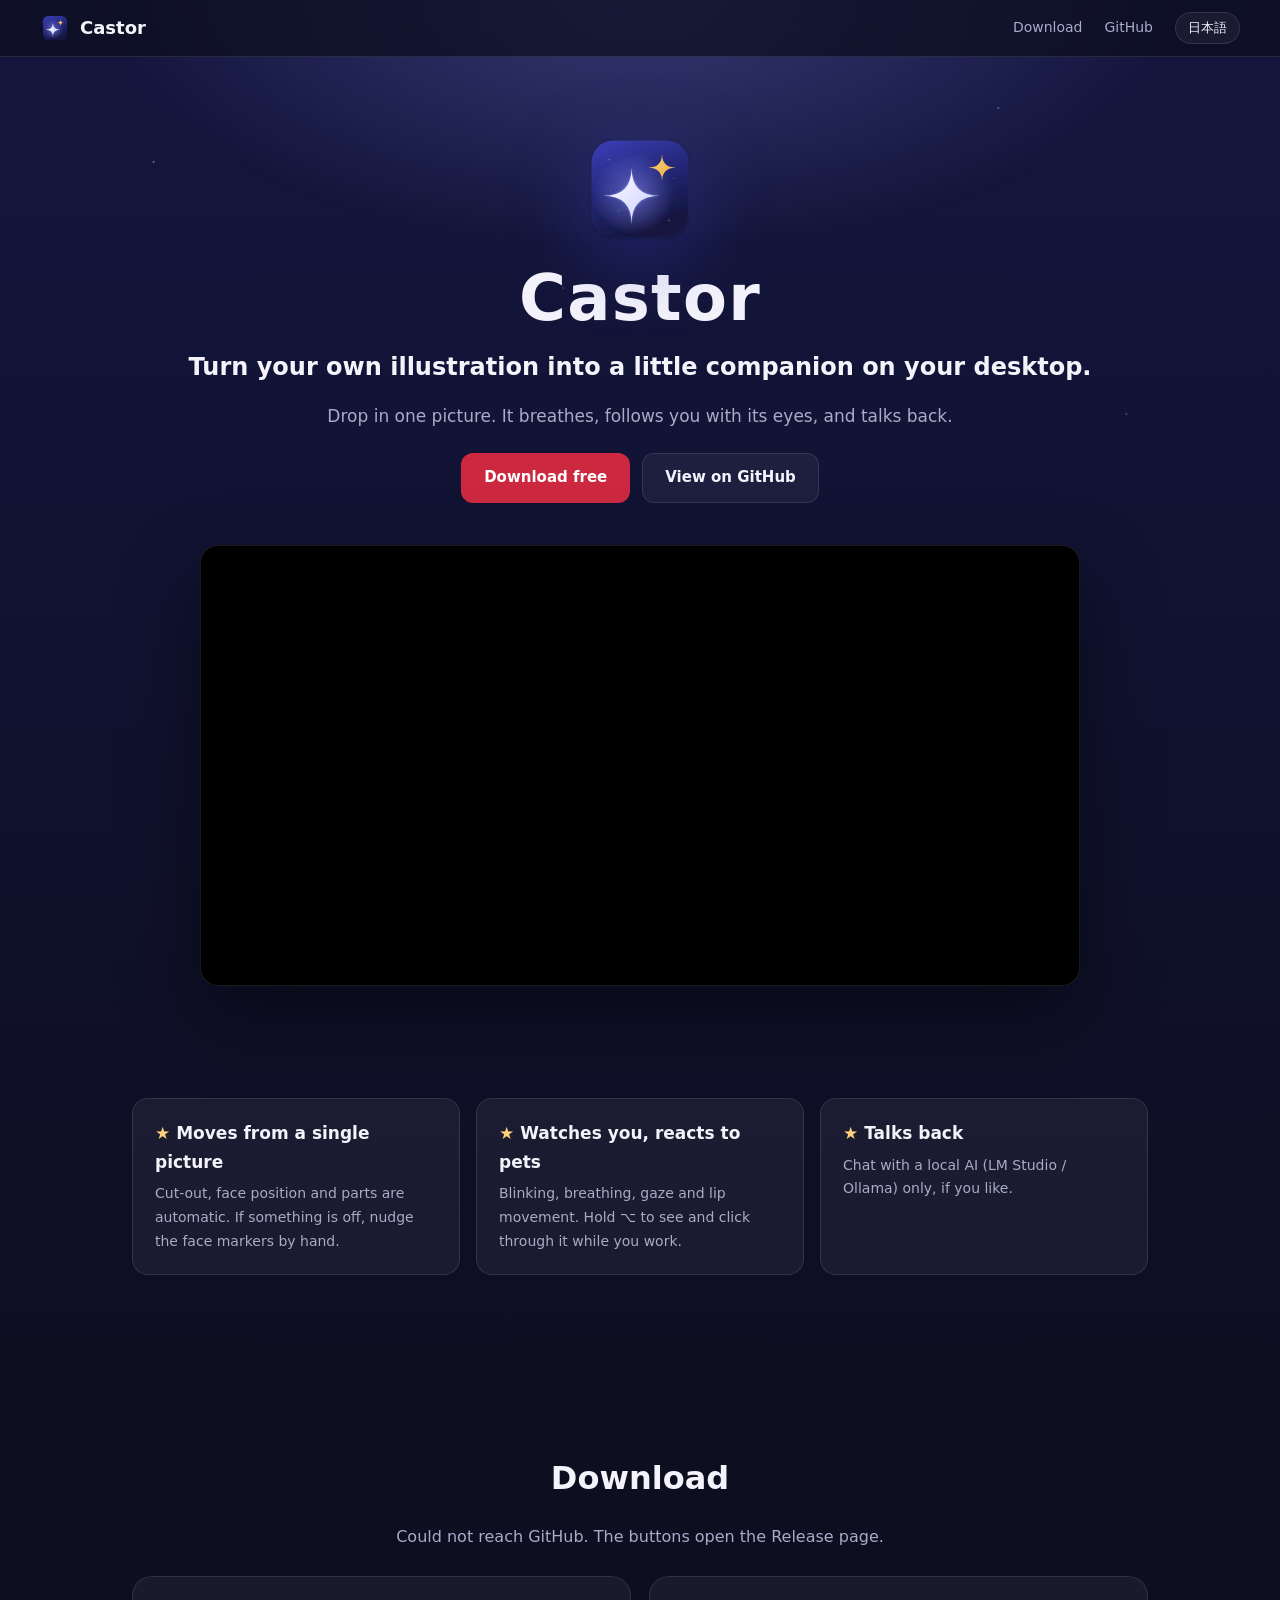
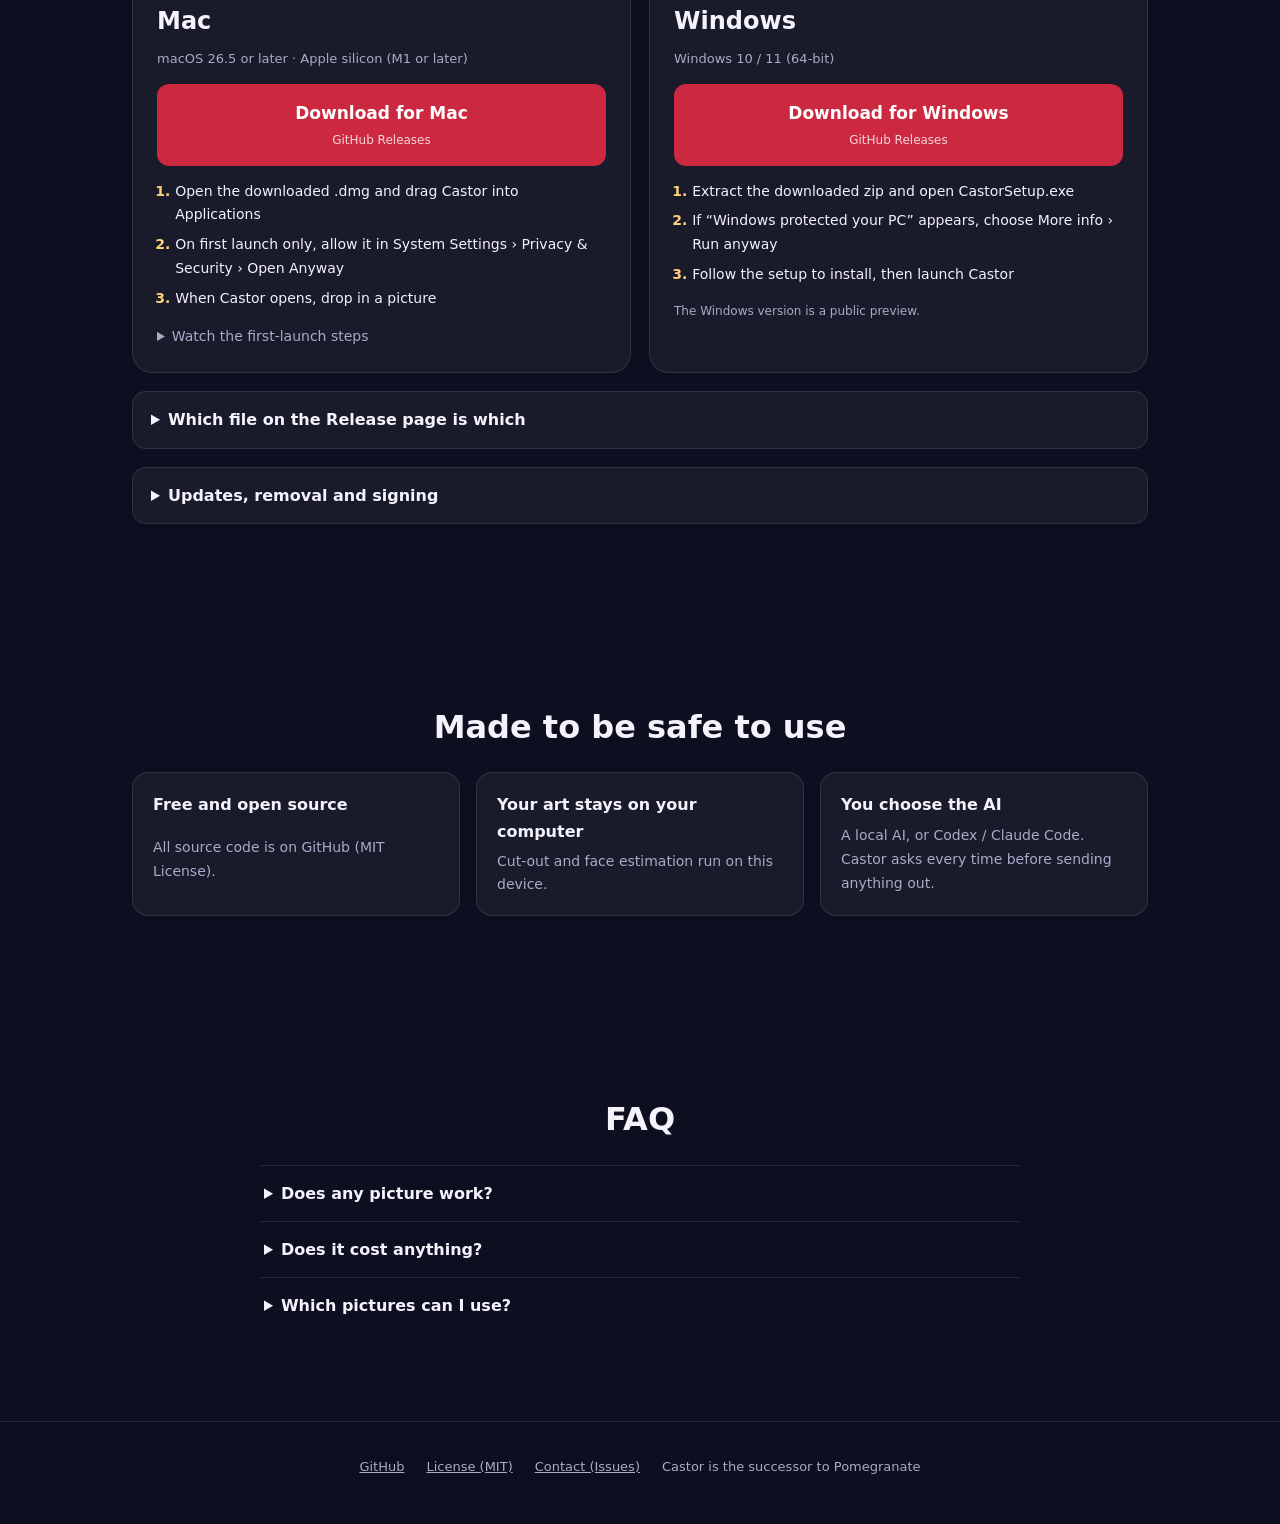
==== index.html @ 96c1d7b6 "Add the Castor download site One page for GitHub Pages: the intro, one download button for the visit" ====
<!doctype html>
<html lang="ja">
<head>
<meta charset="utf-8">
<meta name="viewport" content="width=device-width, initial-scale=1">
<title>Castor — 自分のイラストを、デスクトップの相棒に</title>
<meta name="description" content="イラストを1枚入れるだけで、呼吸して目で追い、話しかけると答えるデスクトップペットになります。Mac / Windows 対応、無料・オープンソース。">
<meta property="og:title" content="Castor">
<meta property="og:description" content="自分のイラストを、デスクトップで暮らす小さな相棒に。">
<meta property="og:image" content="assets/castor-icon-256.png">
<link rel="icon" href="assets/castor-icon.svg" type="image/svg+xml">
<link rel="stylesheet" href="style.css">
</head>
<body>
<div class="sky" aria-hidden="true"></div>

<header class="nav">
  <a class="brand" href="#top"><img src="assets/castor-icon.svg" alt=""><span>Castor</span></a>
  <nav>
    <a href="#download" data-t="nav.download">ダウンロード</a>
    <a href="https://github.com/Methurcoder/Castor" data-t="nav.github">GitHub</a>
    <button class="lang" id="lang" type="button">English</button>
  </nav>
</header>

<main id="top">
  <section class="hero">
    <img class="hero-icon" src="assets/castor-icon.svg" alt="">
    <h1>Castor</h1>
    <p class="tagline" data-t="hero.tagline">自分のイラストを、デスクトップで暮らす小さな相棒に。</p>
    <p class="lead" data-t="hero.lead">絵を1枚入れるだけ。呼吸して、目で追って、話しかけると答えます。</p>
    <div class="hero-actions">
      <a class="button primary" href="#download" data-t="hero.cta">無料でダウンロード</a>
      <a class="button" href="https://github.com/Methurcoder/Castor" data-t="hero.github">GitHub で見る</a>
    </div>
    <video class="promo" id="promo" src="assets/promo-ja.mp4" autoplay muted loop playsinline></video>
  </section>

  <section class="features">
    <article>
      <h3 data-t="f1.title">1枚の絵から、自動で動く</h3>
      <p data-t="f1.text">切り抜き、顔の位置、パーツ分けまで自動。崩れたら目印を手で直せます。</p>
    </article>
    <article>
      <h3 data-t="f2.title">目で追う・撫でると反応</h3>
      <p data-t="f2.text">まばたき、呼吸、視線、口の動き。作業中は ⌥ で透けて下のボタンも押せます。</p>
    </article>
    <article>
      <h3 data-t="f3.title">話しかけると答える</h3>
      <p data-t="f3.text">手元の AI（LM Studio / Ollama）だけでも会話できます。</p>
    </article>
  </section>

  <section class="download" id="download">
    <h2 data-t="dl.title">ダウンロード</h2>
    <p class="muted" id="releaseLine" data-t="dl.loading">最新版を確認しています…</p>

    <div class="platforms">
      <article class="platform" id="card-mac" data-os="mac">
        <div class="os">Mac</div>
        <p class="req" data-t="mac.req">macOS 26.5 以降・Apple シリコン（M1 以降）</p>
        <a class="button primary big" id="btn-mac" href="https://github.com/Methurcoder/Castor/releases/latest">
          <span data-t="mac.button">Mac 版をダウンロード</span>
          <small id="file-mac"></small>
        </a>
        <ol class="steps">
          <li data-t="mac.s1">ダウンロードした .dmg を開き、Castor を「アプリケーション」へドラッグ</li>
          <li data-t="mac.s2">最初の起動だけ、「システム設定 › プライバシーとセキュリティ › このまま開く」で許可</li>
          <li data-t="mac.s3">Castor が開いたら、絵を1枚入れる</li>
        </ol>
        <details>
          <summary data-t="mac.video">最初の起動の手順を動画で見る</summary>
          <video id="firstLaunch" src="assets/first-launch-mac-ja.mp4" controls muted playsinline preload="none"></video>
        </details>
      </article>

      <article class="platform" id="card-win" data-os="win">
        <div class="os">Windows</div>
        <p class="req" data-t="win.req">Windows 10 / 11（64 ビット）</p>
        <a class="button primary big" id="btn-win" href="https://github.com/Methurcoder/Castor/releases/latest">
          <span data-t="win.button">Windows 版をダウンロード</span>
          <small id="file-win"></small>
        </a>
        <ol class="steps">
          <li data-t="win.s1">ダウンロードした zip を展開し、CastorSetup.exe を開く</li>
          <li data-t="win.s2">「Windows によって PC が保護されました」と出たら「詳細情報 › 実行」</li>
          <li data-t="win.s3">セットアップの案内に沿ってインストールし、Castor を起動</li>
        </ol>
        <p class="note" data-t="win.preview">Windows 版は公開プレビューです。</p>
      </article>
    </div>

    <p class="notice" id="mobileNotice" hidden data-t="dl.mobile">Castor はパソコン用のアプリです。Mac か Windows のパソコンで開いてください。</p>

    <details class="files">
      <summary data-t="files.title">Release に並んでいるファイルの見分け方</summary>
      <p class="muted" data-t="files.lead">ふつうは上のボタンだけで足ります。GitHub の Release ページには、用途ごとに次のファイルが並んでいます。</p>
      <table>
        <thead><tr><th data-t="files.name">ファイル</th><th data-t="files.use">用途</th></tr></thead>
        <tbody id="fileTable"></tbody>
      </table>
    </details>

    <details class="files">
      <summary data-t="more.title">更新・削除・署名について</summary>
      <ul class="plain">
        <li data-t="more.update">更新・修復・削除は、セットアップ（Mac は Castor の設定から開けます）でいつでもできます。作ったペットと設定は残ります。</li>
        <li data-t="more.sign">いまは Apple・Microsoft の公式署名がないため、最初の起動で OS の確認画面が出ます。ダウンロード内容は配布元の一覧（SHA-256）と照合しています。</li>
        <li data-t="more.help">うまくいかないときは GitHub の Issues で教えてください。</li>
      </ul>
    </details>
  </section>

  <section class="safety">
    <h2 data-t="safe.title">安心して使えるように</h2>
    <ul class="cards">
      <li><b data-t="safe.free">無料・オープンソース</b><span data-t="safe.free.text">ソースコードはすべて GitHub で公開しています（MIT ライセンス）。</span></li>
      <li><b data-t="safe.local">絵は外に送りません</b><span data-t="safe.local.text">切り抜きと顔の推定は、この端末の中で処理します。</span></li>
      <li><b data-t="safe.ai">会話は選べます</b><span data-t="safe.ai.text">手元の AI でも、Codex / Claude Code でも。外部に送るときは毎回確認します。</span></li>
    </ul>
  </section>

  <section class="faq">
    <h2 data-t="faq.title">よくある質問</h2>
    <details><summary data-t="faq.q1">どんな絵でも動きますか？</summary><p data-t="faq.a1">正面向きで、顔がはっきりした絵が一番きれいに動きます。崩れたときは、顔の目印を手で直せます。</p></details>
    <details><summary data-t="faq.q2">お金はかかりますか？</summary><p data-t="faq.a2">かかりません。外部の AI サービスを選んだ場合だけ、そのサービスの料金がかかります。</p></details>
    <details><summary data-t="faq.q3">使う絵の注意は？</summary><p data-t="faq.a3">自分で描いた絵か、使ってよい絵でお願いします。</p></details>
  </section>
</main>

<footer class="footer">
  <a href="https://github.com/Methurcoder/Castor">GitHub</a>
  <a href="https://github.com/Methurcoder/Castor/blob/main/LICENSE" data-t="foot.license">ライセンス（MIT）</a>
  <a href="https://github.com/Methurcoder/Castor/issues" data-t="foot.issues">問い合わせ（Issues）</a>
  <span data-t="foot.lineage">Castor は Pomegranate の後継プロジェクトです</span>
</footer>

<script src="site.js"></script>
</body>
</html>
---- style.css ----
:root {
  --bg: #0d0e1f;
  --bg-2: #14163f;
  --card: rgba(255, 255, 255, 0.05);
  --card-border: rgba(255, 255, 255, 0.10);
  --text: #f4f3fb;
  --sub: #a9abc8;
  --accent: #ed5466;
  --accent-strong: #cc2940;
  --gold: #ffd27a;
  --violet: #8e92ff;
  color-scheme: dark;
}

* { box-sizing: border-box; margin: 0; padding: 0; }
html { scroll-behavior: smooth; }
body {
  font-family: "Hiragino Sans", "Yu Gothic UI", "Meiryo", "Segoe UI", system-ui, sans-serif;
  font-feature-settings: "palt";
  color: var(--text);
  background: linear-gradient(180deg, var(--bg-2) 0%, var(--bg) 46%, var(--bg) 100%);
  line-height: 1.7;
  -webkit-font-smoothing: antialiased;
}
:lang(en) body, body:lang(en) { font-family: "Segoe UI", system-ui, -apple-system, "Hiragino Sans", sans-serif; }
a { color: inherit; }

.sky {
  position: fixed; inset: 0; z-index: -1; pointer-events: none;
  background:
    radial-gradient(1.5px 1.5px at 12% 18%, #fff8, transparent),
    radial-gradient(1.5px 1.5px at 78% 12%, #fff6, transparent),
    radial-gradient(1px 1px at 44% 32%, #fff7, transparent),
    radial-gradient(1.5px 1.5px at 88% 46%, #fff5, transparent),
    radial-gradient(1px 1px at 22% 62%, #fff6, transparent),
    radial-gradient(1px 1px at 64% 74%, #fff5, transparent),
    radial-gradient(60% 40% at 50% 0%, rgba(142, 146, 255, 0.28), transparent 70%);
}

/* Navigation */
.nav { position: sticky; top: 0; z-index: 5; display: flex; align-items: center; justify-content: space-between; gap: 16px;
  padding: 12px clamp(16px, 4vw, 40px); background: rgba(13, 14, 31, 0.72); backdrop-filter: blur(14px);
  border-bottom: 1px solid var(--card-border); }
.brand { display: flex; align-items: center; gap: 10px; text-decoration: none; font-weight: 800; font-size: 18px; }
.brand img { width: 30px; height: 30px; }
.nav nav { display: flex; align-items: center; gap: clamp(10px, 2vw, 22px); font-size: 14px; }
.nav nav a { text-decoration: none; color: var(--sub); }
.nav nav a:hover { color: var(--text); }
.lang { font: inherit; font-size: 13px; color: var(--text); background: var(--card); border: 1px solid var(--card-border); border-radius: 999px; padding: 4px 12px; cursor: pointer; }

main { max-width: 1080px; margin: 0 auto; padding: 0 clamp(16px, 4vw, 32px); }
section { padding: clamp(48px, 8vw, 88px) 0; }
h2 { font-size: clamp(24px, 3.4vw, 32px); font-weight: 800; margin-bottom: 18px; text-align: center; }
.muted { color: var(--sub); text-align: center; }

/* Hero */
.hero { text-align: center; display: flex; flex-direction: column; align-items: center; gap: 14px; padding-top: clamp(40px, 7vw, 72px); }
.hero-icon { width: clamp(88px, 12vw, 120px); filter: drop-shadow(0 18px 40px rgba(60, 64, 200, 0.45)); }
.hero h1 { font-size: clamp(40px, 7vw, 64px); font-weight: 900; letter-spacing: 0.02em; line-height: 1.1; }
.tagline { font-size: clamp(18px, 2.6vw, 24px); font-weight: 700; }
.lead { color: var(--sub); font-size: clamp(15px, 1.9vw, 17px); }
.hero-actions { display: flex; gap: 12px; flex-wrap: wrap; justify-content: center; margin-top: 8px; }
.promo { width: min(100%, 880px); margin-top: 28px; border-radius: 18px; border: 1px solid var(--card-border);
  box-shadow: 0 30px 80px rgba(0, 0, 0, 0.45); background: #000; }

.button { display: inline-flex; flex-direction: column; align-items: center; justify-content: center; gap: 2px; text-decoration: none;
  font-weight: 700; font-size: 15px; padding: 11px 22px; border-radius: 12px; border: 1px solid var(--card-border); background: var(--card); }
.button:hover { border-color: var(--violet); }
.button.primary { background: var(--accent-strong); border-color: transparent; color: #fff; }
.button.primary:hover { background: var(--accent); }
.button.big { width: 100%; padding: 14px 20px; font-size: 17px; }
.button small { font-weight: 500; font-size: 12px; opacity: 0.8; word-break: break-all; }

/* Features */
.features { display: grid; grid-template-columns: repeat(auto-fit, minmax(240px, 1fr)); gap: 16px; padding-top: 24px; }
.features article { background: var(--card); border: 1px solid var(--card-border); border-radius: 16px; padding: 20px 22px; }
.features h3 { font-size: 17px; margin-bottom: 6px; }
.features h3::before { content: "★ "; color: var(--gold); }
.features p { color: var(--sub); font-size: 14px; }

/* Download */
.platforms { display: grid; grid-template-columns: repeat(auto-fit, minmax(300px, 1fr)); gap: 18px; margin-top: 26px; }
.platform { background: var(--card); border: 1px solid var(--card-border); border-radius: 20px; padding: 24px; display: flex; flex-direction: column; gap: 14px; }
.platform.detected { border-color: var(--violet); box-shadow: 0 0 0 1px var(--violet), 0 20px 60px rgba(90, 96, 255, 0.18); }
.platform:not(.detected) .button.primary { background: var(--card); border-color: var(--card-border); }
.platforms.none .platform .button.primary { background: var(--accent-strong); border-color: transparent; }
.os { font-size: 24px; font-weight: 900; display: flex; align-items: center; gap: 10px; }
.platform.detected .os::after { content: attr(data-badge); font-size: 12px; font-weight: 700; color: var(--bg); background: var(--gold); border-radius: 999px; padding: 2px 10px; }
.req { color: var(--sub); font-size: 13px; margin-top: -8px; }
.steps { padding-left: 1.3em; display: grid; gap: 6px; font-size: 14px; }
.steps li::marker { color: var(--gold); font-weight: 800; }
.platform details summary { cursor: pointer; color: var(--sub); font-size: 14px; }
.platform video { width: 100%; margin-top: 10px; border-radius: 10px; border: 1px solid var(--card-border); }
.note { font-size: 12px; color: var(--sub); }
.notice { margin-top: 18px; text-align: center; padding: 12px; border-radius: 12px; background: rgba(255, 210, 122, 0.10); color: var(--gold); }

details.files { margin-top: 18px; background: var(--card); border: 1px solid var(--card-border); border-radius: 14px; padding: 14px 18px; }
details.files summary { cursor: pointer; font-weight: 700; }
details.files > p.muted { text-align: left; margin: 10px 0; font-size: 14px; }
table { width: 100%; border-collapse: collapse; font-size: 13.5px; }
th, td { text-align: left; padding: 9px 8px; border-top: 1px solid var(--card-border); vertical-align: top; }
th { color: var(--sub); font-weight: 600; }
td code { font-size: 12.5px; word-break: break-all; }
td .tag { display: inline-block; font-size: 11px; font-weight: 700; padding: 1px 8px; border-radius: 999px; margin-left: 6px; background: rgba(142, 146, 255, 0.2); }
td .tag.rec { background: rgba(255, 210, 122, 0.2); color: var(--gold); }
.plain { list-style: none; display: grid; gap: 8px; margin-top: 10px; font-size: 14px; color: var(--sub); }

/* Safety & FAQ */
.cards { list-style: none; display: grid; grid-template-columns: repeat(auto-fit, minmax(240px, 1fr)); gap: 16px; }
.cards li { background: var(--card); border: 1px solid var(--card-border); border-radius: 16px; padding: 18px 20px; display: grid; gap: 4px; }
.cards b { font-size: 16px; }
.cards span { color: var(--sub); font-size: 14px; }
.faq { max-width: 760px; margin: 0 auto; }
.faq details { border-top: 1px solid var(--card-border); padding: 14px 4px; }
.faq summary { cursor: pointer; font-weight: 700; }
.faq p { color: var(--sub); margin-top: 6px; font-size: 14.5px; }

.footer { display: flex; flex-wrap: wrap; gap: 10px 22px; justify-content: center; padding: 34px 16px 46px; color: var(--sub); font-size: 13px; border-top: 1px solid var(--card-border); }
.footer a { color: var(--sub); }
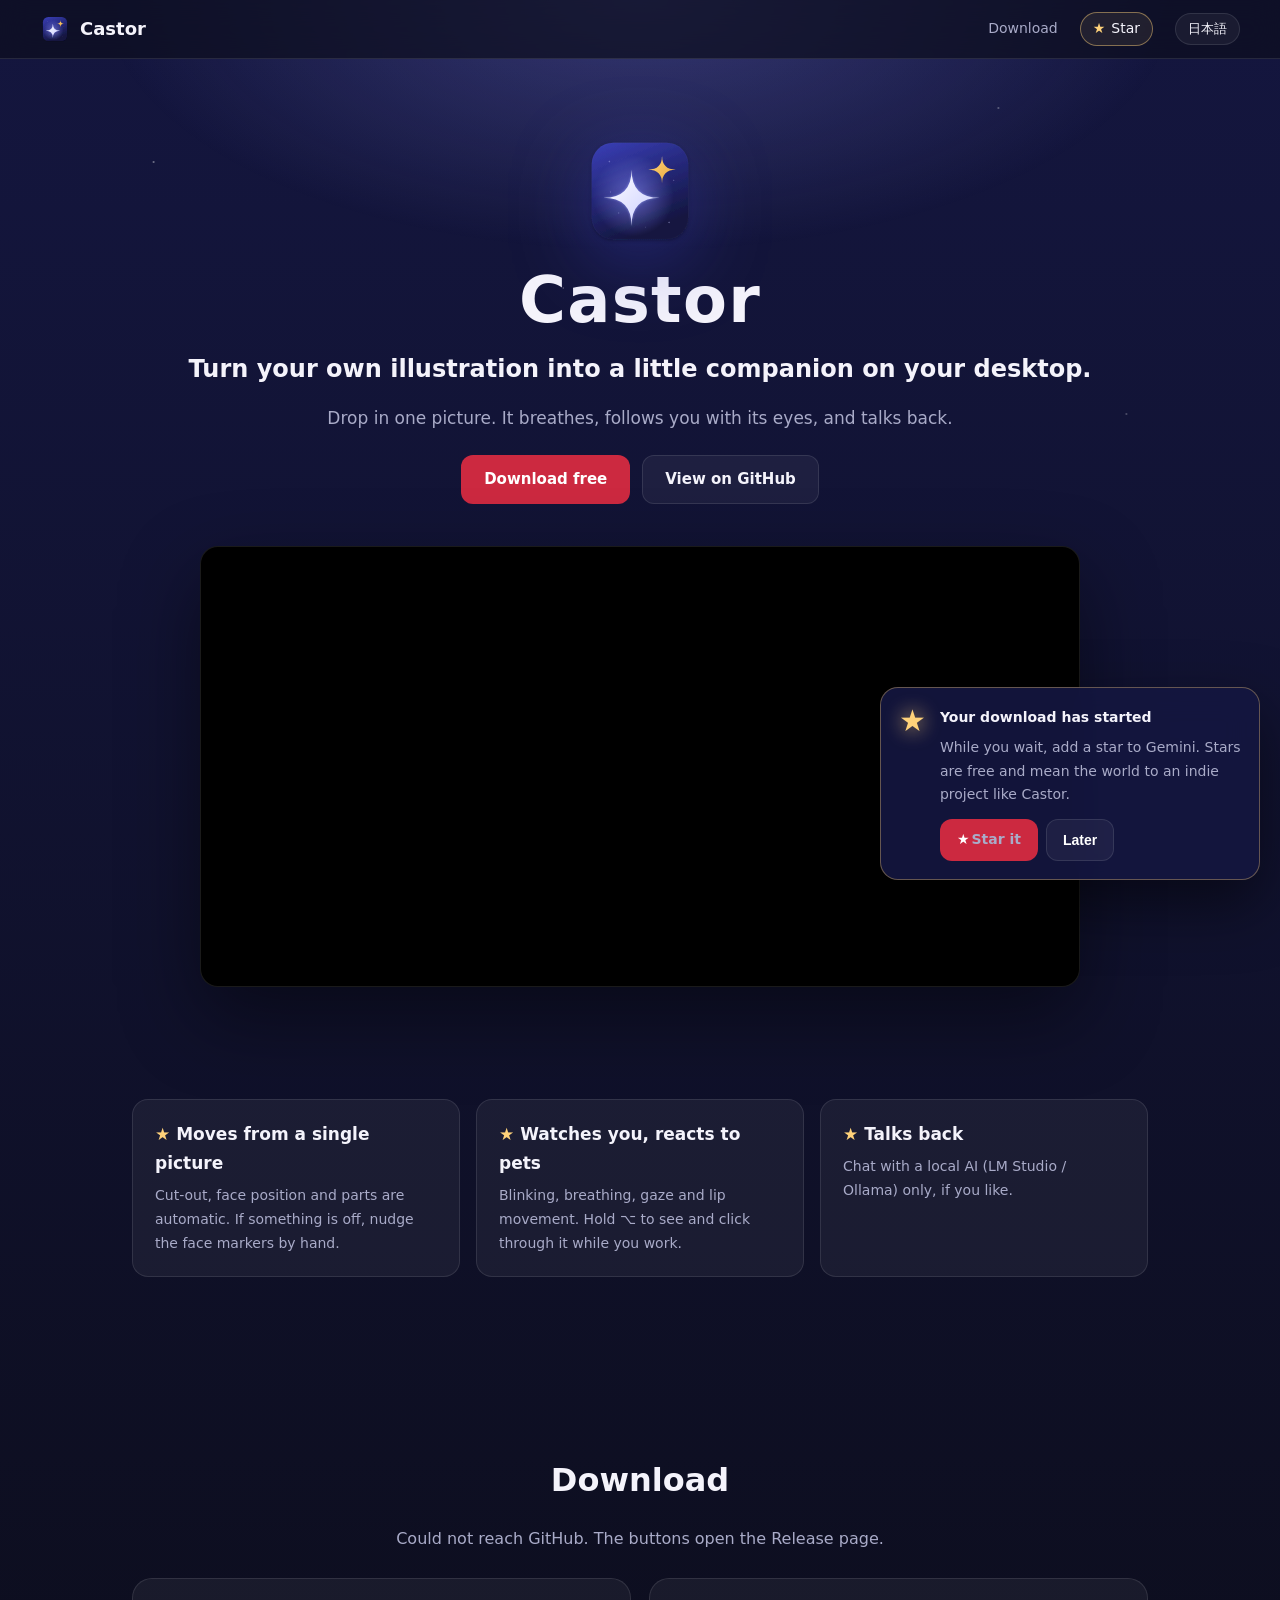
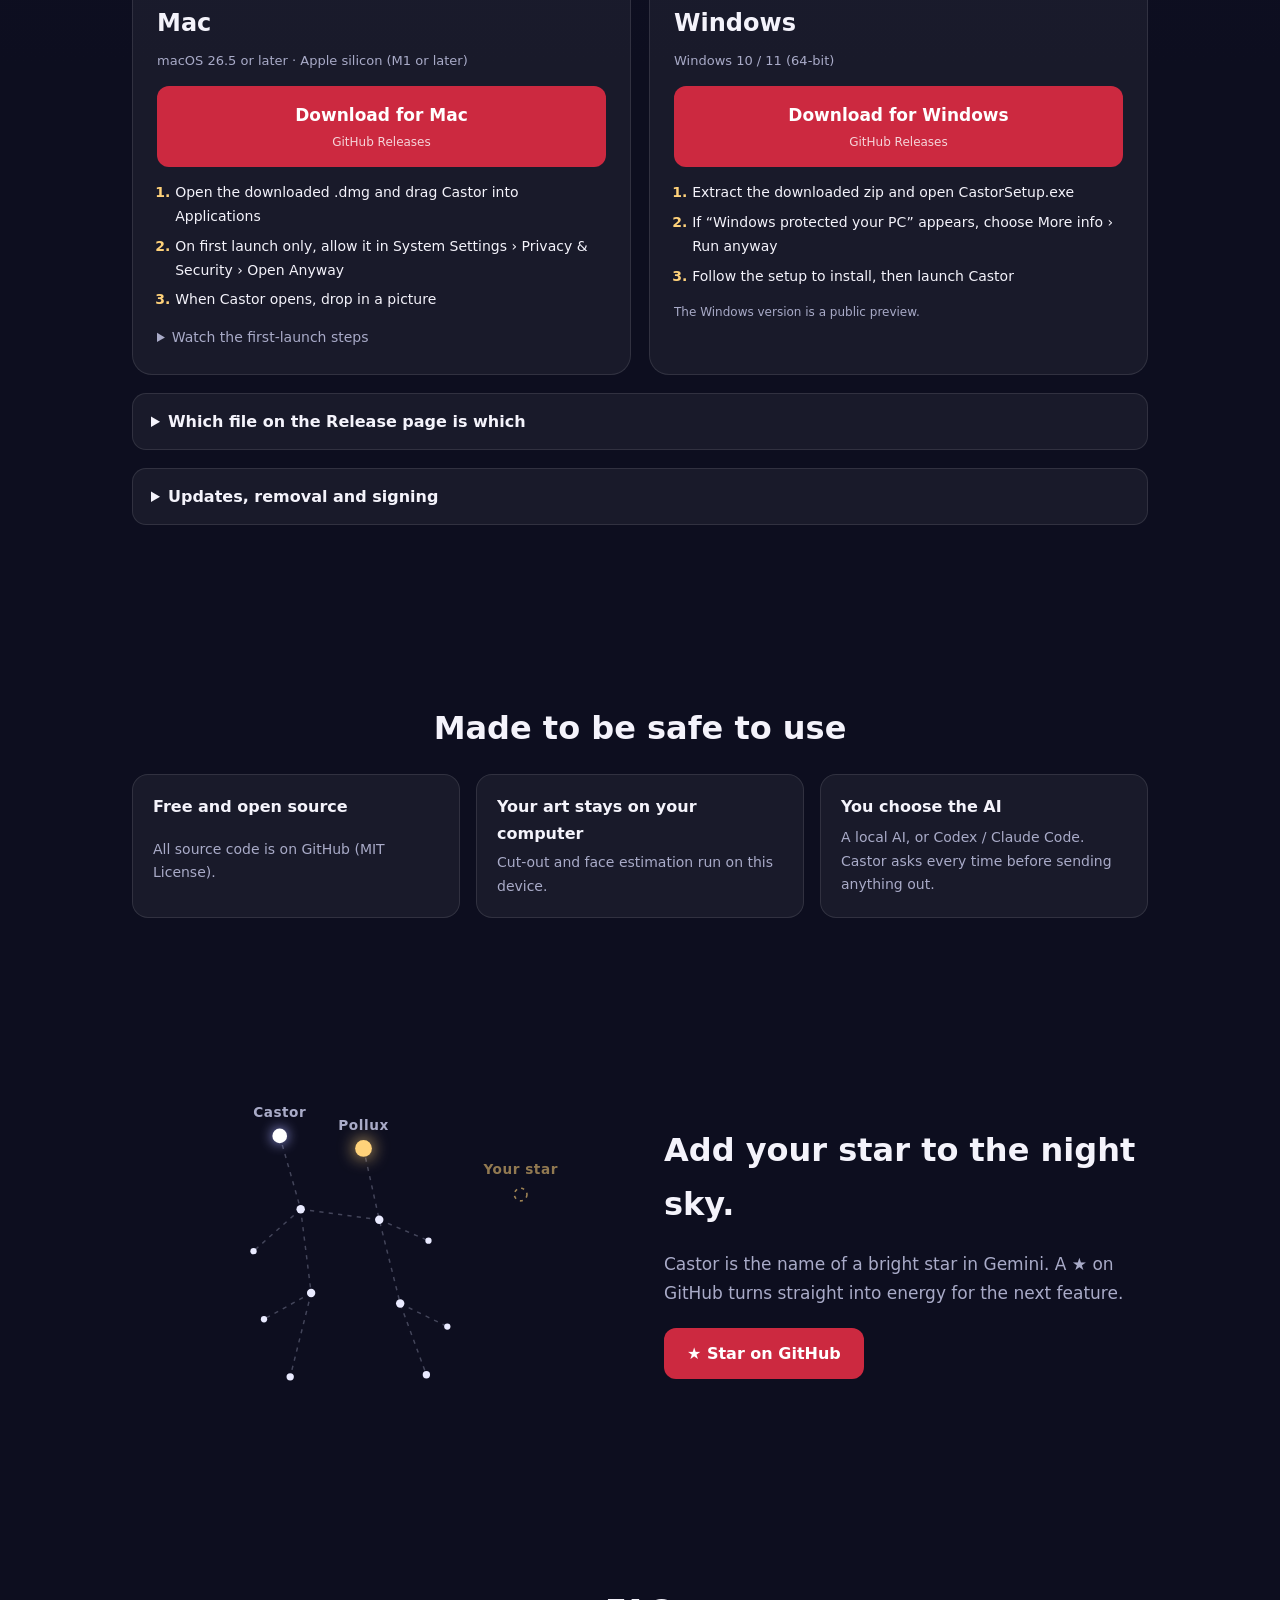
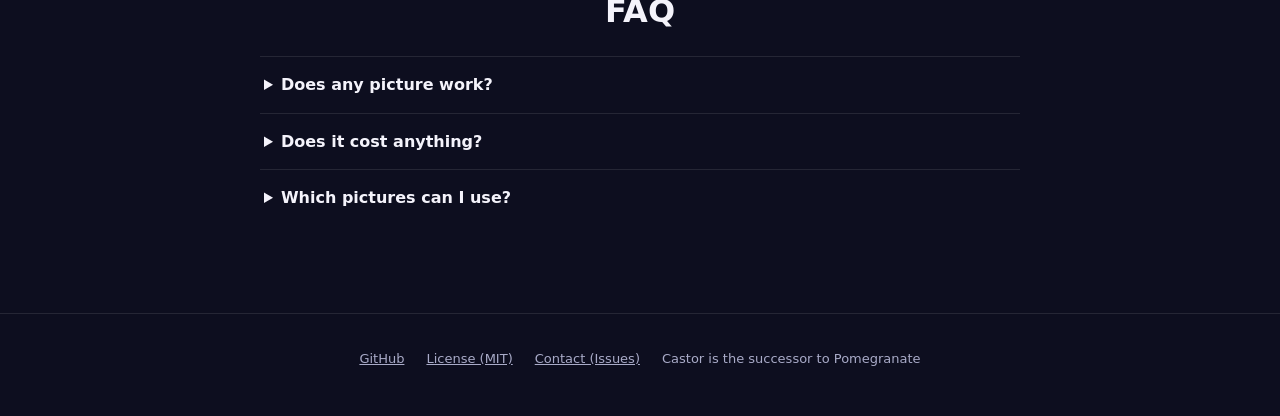
==== commit 91b7c6c7: "Invite GitHub stars: a star pill, a Gemini constellation and a one-time thank-you after download Nev" ====
--- a/index.html
+++ b/index.html
@@ -18,7 +18,9 @@
   <a class="brand" href="#top"><img src="assets/castor-icon.svg" alt=""><span>Castor</span></a>
   <nav>
     <a href="#download" data-t="nav.download">ダウンロード</a>
-    <a href="https://github.com/Methurcoder/Castor" data-t="nav.github">GitHub</a>
+    <a class="star-pill" href="https://github.com/Methurcoder/Castor" data-star-link>
+      <span class="star-glyph">★</span><span data-t="star.pill">Star</span><b class="star-count" hidden></b>
+    </a>
     <button class="lang" id="lang" type="button">English</button>
   </nav>
 </header>
@@ -120,6 +122,34 @@
     </ul>
   </section>
 
+  <section class="constellation" id="star">
+    <svg class="gemini" viewBox="0 0 420 300" aria-hidden="true">
+      <g class="lines">
+        <path d="M120 40 L140 110 L150 190 L130 270"/><path d="M140 110 L95 150"/><path d="M150 190 L105 215"/>
+        <path d="M200 52 L215 120 L235 200 L260 268"/><path d="M215 120 L262 140"/><path d="M235 200 L280 222"/>
+        <path d="M140 110 L215 120"/>
+      </g>
+      <g class="dots">
+        <circle class="named" cx="120" cy="40" r="7"/><circle class="named gold" cx="200" cy="52" r="8"/>
+        <circle cx="140" cy="110" r="4"/><circle cx="150" cy="190" r="4"/><circle cx="130" cy="270" r="3.5"/>
+        <circle cx="95" cy="150" r="3"/><circle cx="105" cy="215" r="3"/>
+        <circle cx="215" cy="120" r="4"/><circle cx="235" cy="200" r="4"/><circle cx="260" cy="268" r="3.5"/>
+        <circle cx="262" cy="140" r="3"/><circle cx="280" cy="222" r="3"/>
+      </g>
+      <text x="120" y="22" class="label">Castor</text><text x="200" y="34" class="label">Pollux</text>
+      <g class="yours"><circle cx="350" cy="96" r="6"/><circle class="halo" cx="350" cy="96" r="16"/></g>
+      <text x="350" y="76" class="label you" data-t="star.you">あなたの星</text>
+    </svg>
+    <div class="constellation-text">
+      <h2 data-t="star.title">夜空に、あなたの星をひとつ。</h2>
+      <p class="lead" data-t="star.lead">Castor は、ふたご座の明るい星の名前です。GitHub で ★ を押してもらえると、それがそのまま次の機能をつくる力になります。</p>
+      <a class="button primary star-button" href="https://github.com/Methurcoder/Castor" data-star-link>
+        <span>★ <span data-t="star.button">GitHub で Star する</span></span>
+        <small class="star-now" hidden></small>
+      </a>
+    </div>
+  </section>
+
   <section class="faq">
     <h2 data-t="faq.title">よくある質問</h2>
     <details><summary data-t="faq.q1">どんな絵でも動きますか？</summary><p data-t="faq.a1">正面向きで、顔がはっきりした絵が一番きれいに動きます。崩れたときは、顔の目印を手で直せます。</p></details>
@@ -135,6 +165,18 @@
   <span data-t="foot.lineage">Castor は Pomegranate の後継プロジェクトです</span>
 </footer>
 
+<aside class="thanks" id="thanks" hidden role="status">
+  <div class="thanks-star">★</div>
+  <div class="thanks-body">
+    <b data-t="thanks.title">ダウンロードを始めました</b>
+    <span data-t="thanks.text">待っているあいだに、ふたご座に星をひとつ。Star は無料で、個人で開発している Castor のいちばんの励みになります。</span>
+    <div class="thanks-actions">
+      <a class="button primary" href="https://github.com/Methurcoder/Castor" target="_blank" rel="noopener" data-star-link data-thanks-star>★ <span data-t="thanks.star">Star する</span></a>
+      <button class="button" type="button" id="thanksLater" data-t="thanks.later">あとで</button>
+    </div>
+  </div>
+</aside>
+
 <script src="site.js"></script>
 </body>
 </html>
--- a/style.css
+++ b/style.css
@@ -117,3 +117,50 @@
 
 .footer { display: flex; flex-wrap: wrap; gap: 10px 22px; justify-content: center; padding: 34px 16px 46px; color: var(--sub); font-size: 13px; border-top: 1px solid var(--card-border); }
 .footer a { color: var(--sub); }
+
+/* Stars on GitHub: an invitation, never a gate. */
+.star-pill { display: inline-flex; align-items: center; gap: 6px; text-decoration: none; color: var(--text) !important;
+  padding: 4px 12px; border-radius: 999px; border: 1px solid rgba(255, 210, 122, 0.45); background: rgba(255, 210, 122, 0.08); }
+.star-pill:hover { background: rgba(255, 210, 122, 0.16); }
+.star-glyph { color: var(--gold); transition: transform 0.4s ease; display: inline-block; }
+.star-pill:hover .star-glyph, .star-button:hover .star-glyph { transform: rotate(72deg) scale(1.2); }
+.star-count { font-size: 12px; color: var(--gold); padding-left: 6px; border-left: 1px solid rgba(255, 210, 122, 0.35); }
+
+.constellation { display: grid; grid-template-columns: minmax(0, 1fr) minmax(0, 1fr); gap: clamp(20px, 4vw, 48px); align-items: center; }
+@media (max-width: 760px) { .constellation { grid-template-columns: 1fr; text-align: center; } }
+.constellation h2 { text-align: left; }
+@media (max-width: 760px) { .constellation h2 { text-align: center; } }
+.constellation .lead { margin-bottom: 20px; }
+.gemini { width: 100%; max-width: 440px; justify-self: center; overflow: visible; }
+.gemini .lines path { fill: none; stroke: rgba(169, 171, 200, 0.35); stroke-width: 1.4; stroke-dasharray: 4 5; }
+.gemini .dots circle { fill: #e9eaff; animation: twinkle 3.2s ease-in-out infinite; }
+.gemini .dots circle:nth-child(2n) { animation-delay: 1.1s; }
+.gemini .dots circle:nth-child(3n) { animation-delay: 2.2s; }
+.gemini .dots .named { fill: #ffffff; filter: drop-shadow(0 0 6px #a9adff); }
+.gemini .dots .gold { fill: var(--gold); filter: drop-shadow(0 0 8px var(--gold)); }
+.gemini .label { fill: var(--sub); font-size: 13px; text-anchor: middle; font-weight: 700; letter-spacing: 0.04em; }
+.gemini .label.you { fill: var(--gold); opacity: 0.55; transition: opacity 0.4s; }
+.gemini .yours circle { fill: none; stroke: var(--gold); stroke-width: 1.5; stroke-dasharray: 3 4; opacity: 0.6; transition: all 0.5s ease; }
+.gemini .yours .halo { opacity: 0; }
+.constellation:hover .gemini .yours circle:first-child, .constellation.lit .gemini .yours circle:first-child { fill: var(--gold); stroke-dasharray: none; opacity: 1; filter: drop-shadow(0 0 10px var(--gold)); }
+.constellation:hover .gemini .yours .halo, .constellation.lit .gemini .yours .halo { opacity: 0.5; stroke-dasharray: none; animation: halo 2s ease-out infinite; }
+.constellation:hover .gemini .label.you, .constellation.lit .gemini .label.you { opacity: 1; }
+@keyframes twinkle { 0%, 100% { opacity: 1; } 50% { opacity: 0.45; } }
+@keyframes halo { from { r: 8; opacity: 0.6; } to { r: 26; opacity: 0; } }
+.star-button { flex-direction: column; }
+.star-button span:first-child { font-size: 16px; }
+.star-now { font-weight: 500; }
+
+.thanks { position: fixed; right: 20px; bottom: 20px; z-index: 10; width: min(380px, calc(100vw - 32px)); display: flex; gap: 14px;
+  padding: 18px; border-radius: 18px; background: rgba(20, 22, 63, 0.92); backdrop-filter: blur(16px);
+  border: 1px solid rgba(255, 210, 122, 0.35); box-shadow: 0 24px 60px rgba(0, 0, 0, 0.5);
+  animation: rise 0.5s cubic-bezier(0.2, 0.9, 0.3, 1.2); }
+@media (max-width: 520px) { .thanks { right: 16px; left: 16px; width: auto; } }
+.thanks-star { font-size: 30px; color: var(--gold); line-height: 1; filter: drop-shadow(0 0 10px var(--gold)); animation: spin-in 0.9s ease; }
+.thanks-body { display: grid; gap: 6px; font-size: 14px; }
+.thanks-body span { color: var(--sub); }
+.thanks-actions { display: flex; gap: 8px; margin-top: 6px; }
+.thanks-actions .button { padding: 8px 16px; font-size: 14px; flex-direction: row; }
+@keyframes rise { from { transform: translateY(30px); opacity: 0; } to { transform: none; opacity: 1; } }
+@keyframes spin-in { from { transform: rotate(-144deg) scale(0.3); opacity: 0; } to { transform: none; opacity: 1; } }
+@media (prefers-reduced-motion: reduce) { *, *::before, *::after { animation: none !important; transition: none !important; } }
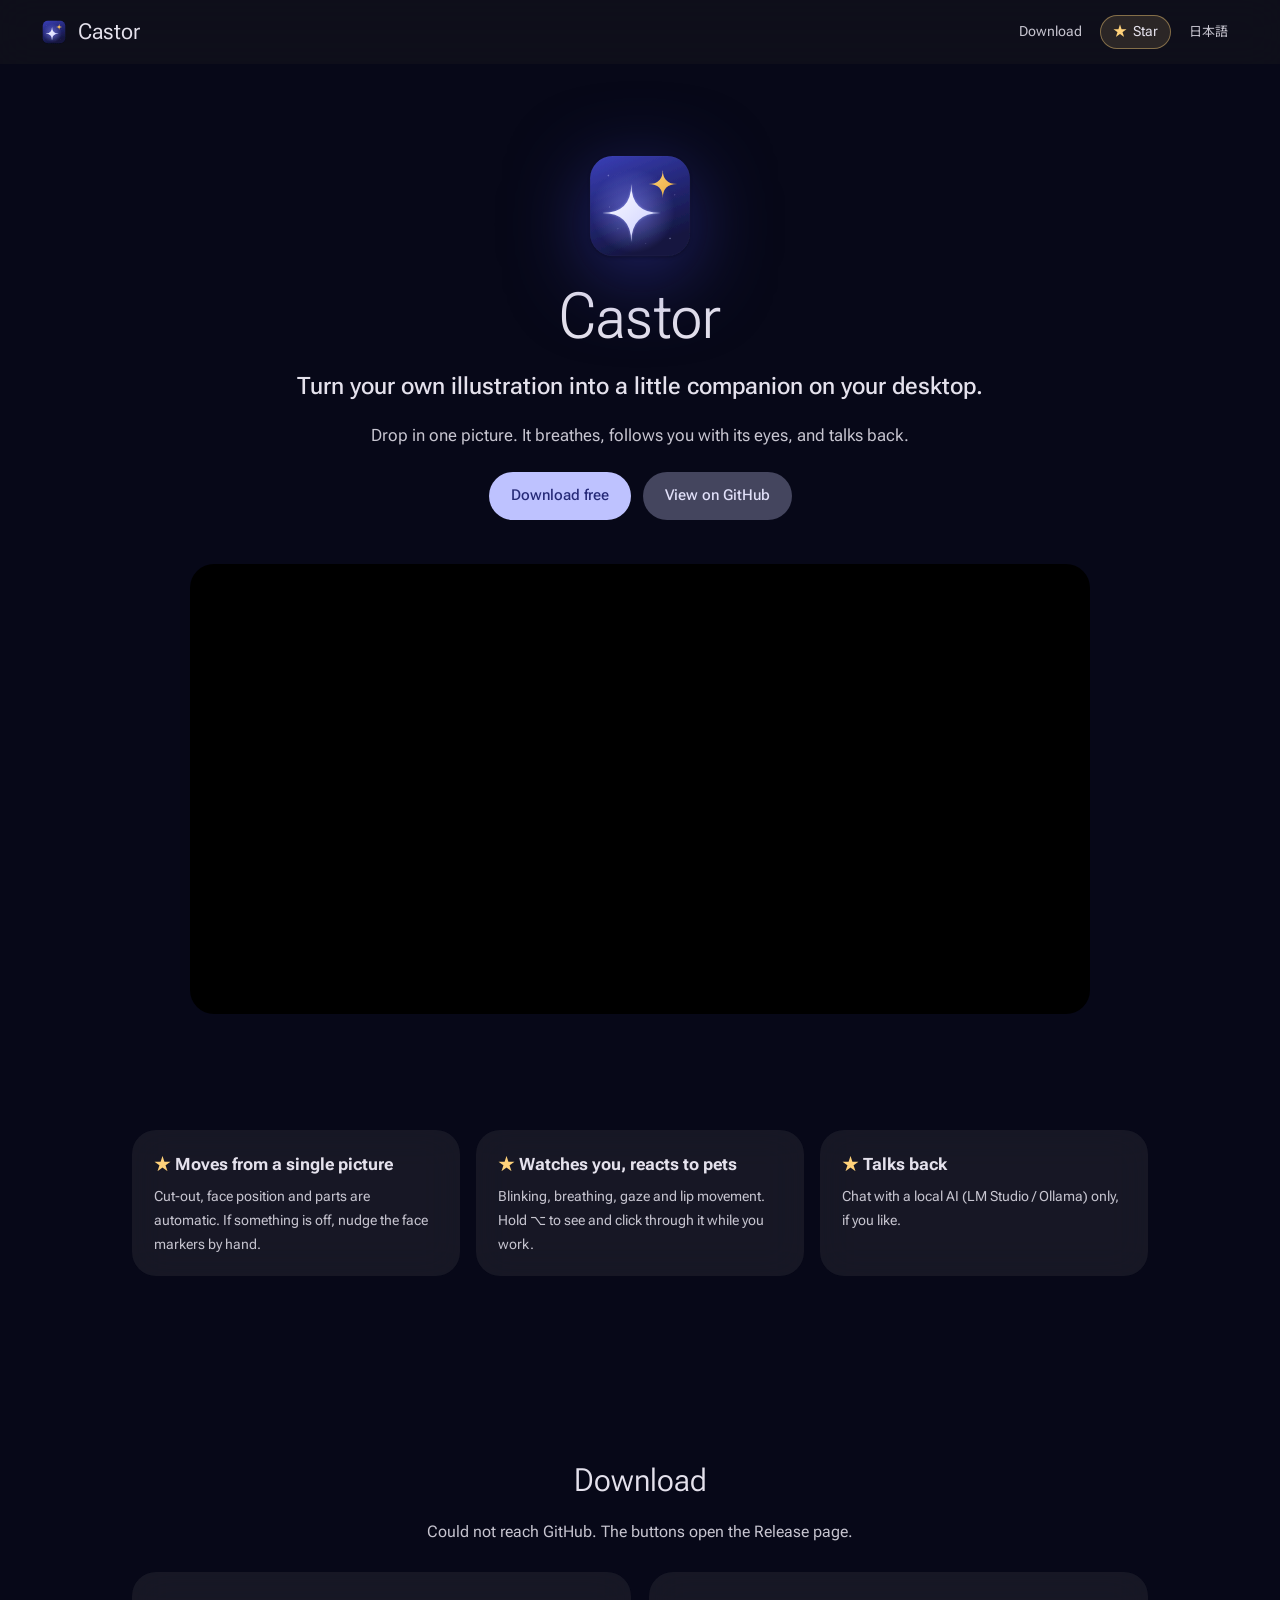
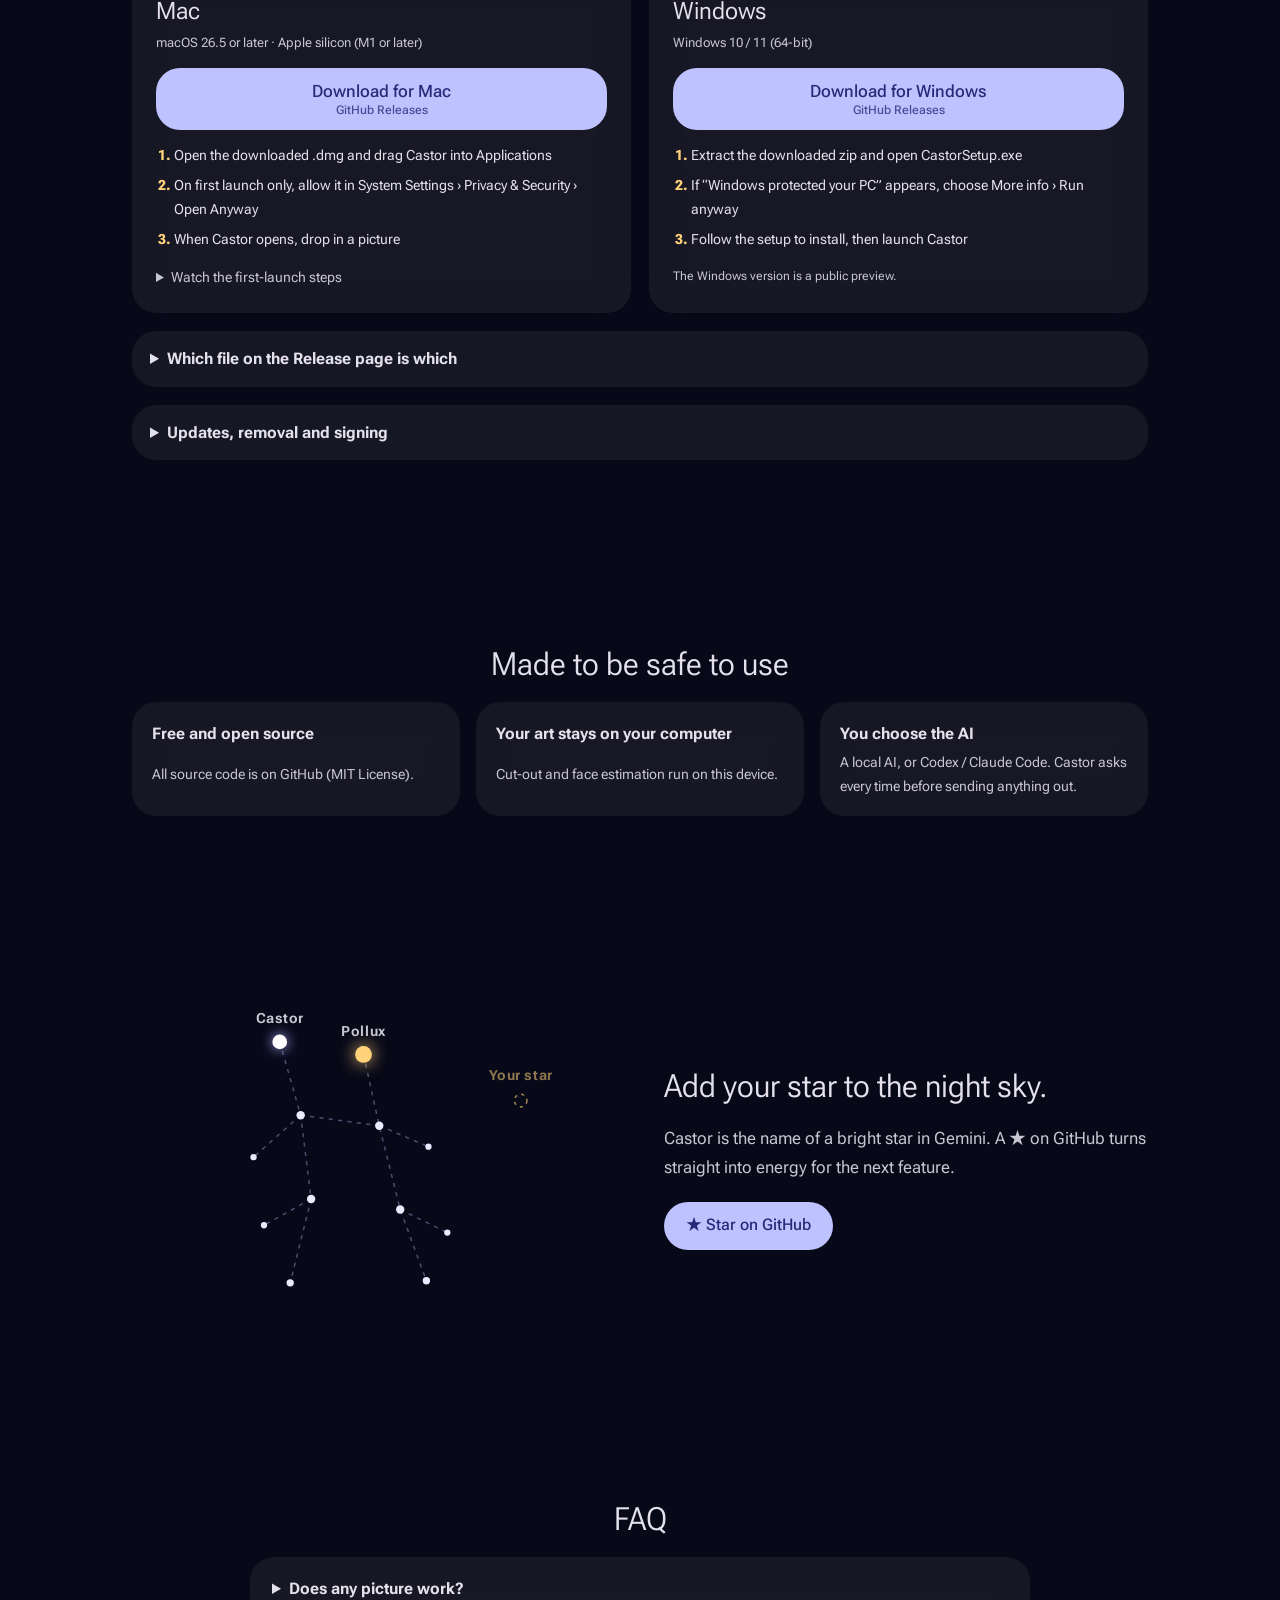
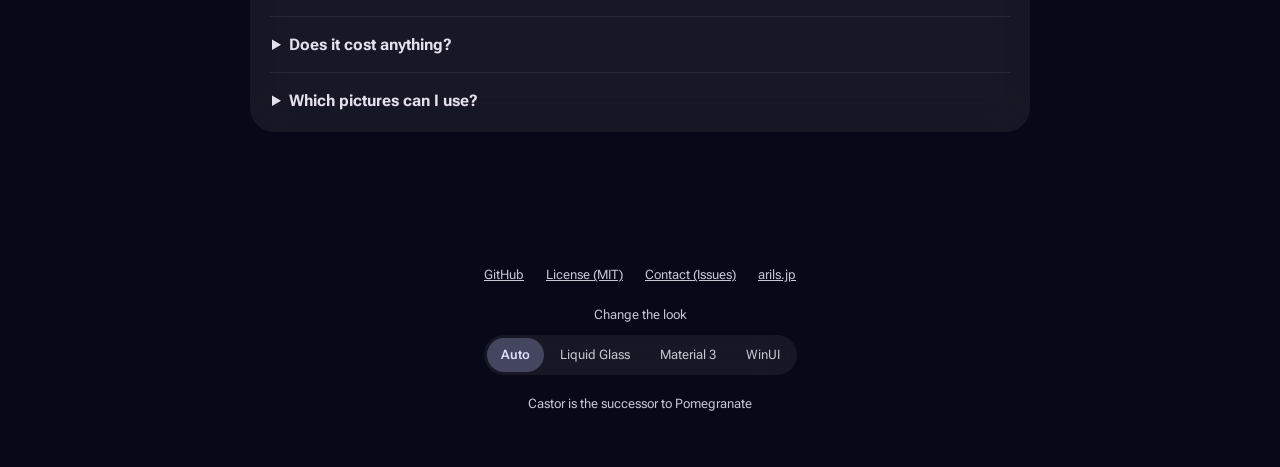
==== commit 1d09cb11: "Give the site arils.jp's three skins over a glassy night sky Liquid Glass on Apple devices, Material" ====
--- a/index.html
+++ b/index.html
@@ -8,7 +8,38 @@
 <meta property="og:title" content="Castor">
 <meta property="og:description" content="自分のイラストを、デスクトップで暮らす小さな相棒に。">
 <meta property="og:image" content="assets/castor-icon-256.png">
+<meta name="theme-color" content="#070818">
 <link rel="icon" href="assets/castor-icon.svg" type="image/svg+xml">
+<script>
+  /* Pick the skin before first paint, like arils.jp: #hash > saved choice > device. */
+  (() => {
+    const ua = navigator.userAgent;
+    const plat = (navigator.userAgentData && navigator.userAgentData.platform) || navigator.platform || "";
+    let device = "liquid";
+    if (/Android/i.test(ua)) device = "material";
+    else if (/iPhone|iPad|iPod/.test(ua) || /Mac/i.test(plat) || /Macintosh/.test(ua)) device = "liquid";
+    else if (/Win/i.test(plat) || /Windows/.test(ua)) device = "winui";
+    else if (/CrOS|Linux/i.test(ua)) device = "material";
+    const skins = ["liquid", "material", "winui"];
+    let saved = null;
+    try { saved = localStorage.getItem("castor-ui"); } catch (e) {}
+    const hash = location.hash.slice(1);
+    const ui = skins.includes(hash) ? hash : skins.includes(saved) ? saved : device;
+    document.documentElement.dataset.ui = ui;
+    window.__castorDevice = device;
+    // Material's own typography, fetched only when that skin is shown.
+    const loadMaterialFonts = () => {
+      if (document.getElementById("material-fonts")) return;
+      const link = document.createElement("link");
+      link.id = "material-fonts"; link.rel = "stylesheet";
+      link.href = "https://fonts.googleapis.com/css2?family=Noto+Sans+JP:wght@400;500;700&family=Roboto+Flex:opsz,wght@8..144,400..700&display=swap";
+      document.head.appendChild(link);
+    };
+    if (ui === "material") loadMaterialFonts();
+    new MutationObserver(() => { if (document.documentElement.dataset.ui === "material") loadMaterialFonts(); })
+      .observe(document.documentElement, { attributes: true, attributeFilter: ["data-ui"] });
+  })();
+</script>
 <link rel="stylesheet" href="style.css">
 </head>
 <body>
@@ -152,16 +183,30 @@
 
   <section class="faq">
     <h2 data-t="faq.title">よくある質問</h2>
+    <div class="faq-list">
     <details><summary data-t="faq.q1">どんな絵でも動きますか？</summary><p data-t="faq.a1">正面向きで、顔がはっきりした絵が一番きれいに動きます。崩れたときは、顔の目印を手で直せます。</p></details>
     <details><summary data-t="faq.q2">お金はかかりますか？</summary><p data-t="faq.a2">かかりません。外部の AI サービスを選んだ場合だけ、そのサービスの料金がかかります。</p></details>
     <details><summary data-t="faq.q3">使う絵の注意は？</summary><p data-t="faq.a3">自分で描いた絵か、使ってよい絵でお願いします。</p></details>
+    </div>
   </section>
 </main>
 
 <footer class="footer">
-  <a href="https://github.com/Methurcoder/Castor">GitHub</a>
-  <a href="https://github.com/Methurcoder/Castor/blob/main/LICENSE" data-t="foot.license">ライセンス（MIT）</a>
-  <a href="https://github.com/Methurcoder/Castor/issues" data-t="foot.issues">問い合わせ（Issues）</a>
+  <div class="links">
+    <a href="https://github.com/Methurcoder/Castor">GitHub</a>
+    <a href="https://github.com/Methurcoder/Castor/blob/main/LICENSE" data-t="foot.license">ライセンス（MIT）</a>
+    <a href="https://github.com/Methurcoder/Castor/issues" data-t="foot.issues">問い合わせ（Issues）</a>
+    <a href="https://arils.jp/">arils.jp</a>
+  </div>
+  <div class="switch">
+    <p id="switch-note" data-t="foot.skin">見た目を切り替える</p>
+    <div class="seg" role="radiogroup" aria-labelledby="switch-note">
+      <label><input type="radio" name="ui" value="auto"><span data-t="foot.auto">自動</span></label>
+      <label><input type="radio" name="ui" value="liquid"><span>Liquid Glass</span></label>
+      <label><input type="radio" name="ui" value="material"><span>Material 3</span></label>
+      <label><input type="radio" name="ui" value="winui"><span>WinUI</span></label>
+    </div>
+  </div>
   <span data-t="foot.lineage">Castor は Pomegranate の後継プロジェクトです</span>
 </footer>
 
--- a/style.css
+++ b/style.css
@@ -1,130 +1,265 @@
+/* =====================================================================
+   Castor — one page, three skins (like arils.jp): Liquid Glass (Apple),
+   Material 3 (Android / ChromeOS / Linux) and WinUI (Windows), picked
+   before first paint. All share a glassy night sky; Liquid surfaces are
+   glass, Material and WinUI surfaces are blurred (Acrylic on WinUI).
+   ===================================================================== */
 :root {
-  --bg: #0d0e1f;
-  --bg-2: #14163f;
-  --card: rgba(255, 255, 255, 0.05);
-  --card-border: rgba(255, 255, 255, 0.10);
-  --text: #f4f3fb;
-  --sub: #a9abc8;
-  --accent: #ed5466;
-  --accent-strong: #cc2940;
+  color-scheme: dark;
   --gold: #ffd27a;
   --violet: #8e92ff;
-  color-scheme: dark;
+  --sky-1: #070818;
+  --sky-2: #14163f;
+  --sky-3: #2b2f8f;
+
+  /* Liquid (default) */
+  --font: -apple-system, BlinkMacSystemFont, "SF Pro Text", "Hiragino Sans", "Hiragino Kaku Gothic ProN", sans-serif;
+  --display: -apple-system, BlinkMacSystemFont, "SF Pro Display", "Hiragino Sans", sans-serif;
+  --text: #f5f5f7;
+  --text-2: rgba(235, 235, 245, .66);
+  --text-3: rgba(235, 235, 245, .38);
+  --accent: #fff;
+  --on-accent: #0b0c22;
+  --tonal: rgba(255, 255, 255, .14);
+  --on-tonal: #fff;
+  --surface: linear-gradient(180deg, rgba(255, 255, 255, .13), rgba(255, 255, 255, .045)), rgba(22, 24, 58, .42);
+  --surface-filter: blur(26px) saturate(180%) brightness(1.06);
+  --surface-edge: inset 0 .5px 0 rgba(255, 255, 255, .55), inset 0 -.5px 0 rgba(255, 255, 255, .16), inset 0 0 0 .5px rgba(255, 255, 255, .12);
+  --surface-shadow: 0 18px 50px rgba(0, 0, 0, .35);
+  --bar: linear-gradient(180deg, rgba(255, 255, 255, .17), rgba(255, 255, 255, .06)), rgba(22, 24, 58, .30);
+  --r-card: 22px;
+  --r-button: 999px;
+  --button-h: 46px;
+  --button-weight: 600;
+  --ease: cubic-bezier(.2, .9, .1, 1);
+  --spring: cubic-bezier(.34, 1.4, .5, 1);
+  --h1: 800 clamp(44px, 7.5vw, 76px) / 1.02 var(--display);
+  --h2: 700 clamp(26px, 3.4vw, 34px) / 1.25 var(--display);
+}
+:root[data-ui="material"] {
+  --font: "Roboto Flex", "Noto Sans JP", Roboto, system-ui, sans-serif;
+  --display: "Roboto Flex", "Noto Sans JP", Roboto, system-ui, sans-serif;
+  /* Dark scheme from Castor's indigo seed */
+  --text: #e4e1ec;
+  --text-2: #c7c5d0;
+  --text-3: #918f9a;
+  --accent: #bec2ff;
+  --on-accent: #262a78;
+  --tonal: #44455e;
+  --on-tonal: #e1e0f9;
+  --surface: rgba(31, 31, 43, .70);
+  --surface-filter: blur(18px);
+  --surface-edge: none;
+  --surface-shadow: none;
+  --bar: rgba(19, 19, 28, .72);
+  --r-card: 24px;
+  --r-button: 24px;
+  --button-h: 48px;
+  --button-weight: 500;
+  --ease: cubic-bezier(.05, .7, .1, 1);
+  --spring: cubic-bezier(.42, 1.67, .21, .9);
+  --h1: 400 clamp(44px, 7vw, 64px) / 1.1 var(--display);
+  --h2: 400 clamp(26px, 3.2vw, 32px) / 1.25 var(--display);
+}
+:root[data-ui="winui"] {
+  --font: "Segoe UI Variable Text", "Segoe UI Variable", "Segoe UI", "Yu Gothic UI", "Meiryo UI", sans-serif;
+  --display: "Segoe UI Variable Display", "Segoe UI Variable", "Segoe UI", "Yu Gothic UI", sans-serif;
+  --text: #fff;
+  --text-2: rgba(255, 255, 255, .786);
+  --text-3: rgba(255, 255, 255, .544);
+  --accent: #a6abff;
+  --on-accent: #000;
+  --tonal: rgba(255, 255, 255, .0605);
+  --on-tonal: #fff;
+  /* Acrylic: tinted, blurred, lightly saturated */
+  --surface: rgba(36, 36, 52, .62);
+  --surface-filter: blur(30px) saturate(125%);
+  --surface-edge: inset 0 0 0 1px rgba(255, 255, 255, .0698), inset 0 1px 0 rgba(255, 255, 255, .05);
+  --surface-shadow: 0 8px 16px rgba(0, 0, 0, .26);
+  --bar: rgba(28, 28, 40, .74);
+  --r-card: 8px;
+  --r-button: 4px;
+  --button-h: 36px;
+  --button-weight: 600;
+  --ease: cubic-bezier(0, 0, 0, 1);
+  --spring: cubic-bezier(0, 0, 0, 1);
+  --h1: 600 clamp(40px, 6vw, 60px) / 1.1 var(--display);
+  --h2: 600 clamp(24px, 3vw, 28px) / 1.3 var(--display);
 }
 
 * { box-sizing: border-box; margin: 0; padding: 0; }
-html { scroll-behavior: smooth; }
+html { scroll-behavior: smooth; background: var(--sky-1); }
 body {
-  font-family: "Hiragino Sans", "Yu Gothic UI", "Meiryo", "Segoe UI", system-ui, sans-serif;
+  font: 400 16px/1.7 var(--font);
   font-feature-settings: "palt";
   color: var(--text);
-  background: linear-gradient(180deg, var(--bg-2) 0%, var(--bg) 46%, var(--bg) 100%);
-  line-height: 1.7;
+  background: var(--sky-1);
   -webkit-font-smoothing: antialiased;
-}
-:lang(en) body, body:lang(en) { font-family: "Segoe UI", system-ui, -apple-system, "Hiragino Sans", sans-serif; }
+  overflow-x: clip;
+}
+[data-ui="material"] body, [data-ui="winui"] body { font-feature-settings: normal; }
 a { color: inherit; }
-
-.sky {
-  position: fixed; inset: 0; z-index: -1; pointer-events: none;
+:focus-visible { outline: 2px solid var(--accent); outline-offset: 3px; }
+
+/* ---------- the night sky behind everything ---------- */
+.sky { position: fixed; inset: 0; z-index: -1; pointer-events: none; overflow: hidden;
   background:
-    radial-gradient(1.5px 1.5px at 12% 18%, #fff8, transparent),
-    radial-gradient(1.5px 1.5px at 78% 12%, #fff6, transparent),
-    radial-gradient(1px 1px at 44% 32%, #fff7, transparent),
-    radial-gradient(1.5px 1.5px at 88% 46%, #fff5, transparent),
-    radial-gradient(1px 1px at 22% 62%, #fff6, transparent),
-    radial-gradient(1px 1px at 64% 74%, #fff5, transparent),
-    radial-gradient(60% 40% at 50% 0%, rgba(142, 146, 255, 0.28), transparent 70%);
-}
-
-/* Navigation */
-.nav { position: sticky; top: 0; z-index: 5; display: flex; align-items: center; justify-content: space-between; gap: 16px;
-  padding: 12px clamp(16px, 4vw, 40px); background: rgba(13, 14, 31, 0.72); backdrop-filter: blur(14px);
-  border-bottom: 1px solid var(--card-border); }
-.brand { display: flex; align-items: center; gap: 10px; text-decoration: none; font-weight: 800; font-size: 18px; }
-.brand img { width: 30px; height: 30px; }
-.nav nav { display: flex; align-items: center; gap: clamp(10px, 2vw, 22px); font-size: 14px; }
-.nav nav a { text-decoration: none; color: var(--sub); }
-.nav nav a:hover { color: var(--text); }
-.lang { font: inherit; font-size: 13px; color: var(--text); background: var(--card); border: 1px solid var(--card-border); border-radius: 999px; padding: 4px 12px; cursor: pointer; }
+    radial-gradient(70% 55% at 50% -8%, rgba(142, 146, 255, .34), transparent 70%),
+    radial-gradient(45% 40% at 88% 30%, rgba(204, 41, 64, .13), transparent 70%),
+    radial-gradient(55% 45% at 8% 70%, rgba(91, 95, 214, .18), transparent 70%),
+    linear-gradient(180deg, var(--sky-2), var(--sky-1) 60%); }
+.sky::before, .sky::after { content: ""; position: absolute; inset: -10%; background-repeat: repeat; }
+.sky::before {
+  background-image:
+    radial-gradient(1.4px 1.4px at 20px 30px, #fff, transparent), radial-gradient(1px 1px at 160px 80px, #fffc, transparent),
+    radial-gradient(1.2px 1.2px at 90px 190px, #fffb, transparent), radial-gradient(1px 1px at 230px 140px, #fff9, transparent),
+    radial-gradient(1.6px 1.6px at 300px 260px, #fff, transparent), radial-gradient(1px 1px at 40px 300px, #fffa, transparent);
+  background-size: 340px 340px; opacity: .55; animation: drift 180s linear infinite; }
+.sky::after {
+  background-image:
+    radial-gradient(1.8px 1.8px at 70px 110px, #ffe9b8, transparent), radial-gradient(1.2px 1.2px at 250px 40px, #fff, transparent),
+    radial-gradient(1.4px 1.4px at 420px 330px, #dfe1ff, transparent), radial-gradient(1px 1px at 330px 470px, #fff, transparent);
+  background-size: 520px 520px; animation: twinkle-field 6s ease-in-out infinite, drift 260s linear infinite reverse; }
+@keyframes drift { to { transform: translate3d(-340px, -120px, 0); } }
+@keyframes twinkle-field { 0%, 100% { opacity: .9; } 50% { opacity: .35; } }
+
+/* ---------- shared glass surface ---------- */
+.glass, .features article, .platform, details.files, .cards li, .thanks, .faq-list {
+  background: var(--surface);
+  -webkit-backdrop-filter: var(--surface-filter);
+  backdrop-filter: var(--surface-filter);
+  box-shadow: var(--surface-edge), var(--surface-shadow);
+  border-radius: var(--r-card);
+}
+
+/* ---------- top bar ---------- */
+.nav { position: sticky; top: 0; z-index: 20; display: flex; align-items: center; justify-content: space-between; gap: 16px;
+  padding: 10px clamp(16px, 4vw, 40px); }
+.brand { display: flex; align-items: center; gap: 10px; text-decoration: none; font-weight: 700; font-size: 17px; }
+.brand img { width: 28px; height: 28px; }
+.nav nav { display: flex; align-items: center; gap: 6px; font-size: 14px; }
+.nav nav > a:not(.star-pill), .lang { text-decoration: none; color: var(--text-2); padding: 6px 12px; border-radius: var(--r-button); }
+.nav nav > a:not(.star-pill):hover, .lang:hover { color: var(--text); background: var(--tonal); }
+.lang { font: inherit; font-size: 13px; border: 0; background: none; cursor: pointer; }
+[data-ui="liquid"] .nav { top: 12px; width: min(1060px, calc(100% - 24px)); margin: 12px auto 0; border-radius: 999px; padding: 6px 8px 6px 16px;
+  background: var(--bar); -webkit-backdrop-filter: blur(22px) saturate(190%) brightness(1.08); backdrop-filter: blur(22px) saturate(190%) brightness(1.08);
+  box-shadow: var(--surface-edge), 0 12px 32px rgba(0, 0, 0, .32); }
+[data-ui="material"] .nav { min-height: 64px; background: var(--bar); -webkit-backdrop-filter: blur(18px); backdrop-filter: blur(18px); }
+[data-ui="material"] .brand { font-weight: 400; font-size: 22px; }
+[data-ui="winui"] .nav { min-height: 48px; padding-block: 6px; background: var(--bar); -webkit-backdrop-filter: blur(30px) saturate(125%); backdrop-filter: blur(30px) saturate(125%);
+  box-shadow: inset 0 -1px 0 rgba(0, 0, 0, .3); }
+[data-ui="winui"] .brand { font-weight: 600; font-size: 14px; }
+[data-ui="winui"] .brand img { width: 20px; height: 20px; }
 
 main { max-width: 1080px; margin: 0 auto; padding: 0 clamp(16px, 4vw, 32px); }
-section { padding: clamp(48px, 8vw, 88px) 0; }
-h2 { font-size: clamp(24px, 3.4vw, 32px); font-weight: 800; margin-bottom: 18px; text-align: center; }
-.muted { color: var(--sub); text-align: center; }
-
-/* Hero */
-.hero { text-align: center; display: flex; flex-direction: column; align-items: center; gap: 14px; padding-top: clamp(40px, 7vw, 72px); }
-.hero-icon { width: clamp(88px, 12vw, 120px); filter: drop-shadow(0 18px 40px rgba(60, 64, 200, 0.45)); }
-.hero h1 { font-size: clamp(40px, 7vw, 64px); font-weight: 900; letter-spacing: 0.02em; line-height: 1.1; }
-.tagline { font-size: clamp(18px, 2.6vw, 24px); font-weight: 700; }
-.lead { color: var(--sub); font-size: clamp(15px, 1.9vw, 17px); }
+section { padding: clamp(48px, 8vw, 92px) 0; }
+h2 { font: var(--h2); margin-bottom: 18px; text-align: center; text-wrap: balance; }
+.muted { color: var(--text-2); text-align: center; }
+
+/* ---------- buttons ---------- */
+.button { display: inline-flex; flex-direction: column; align-items: center; justify-content: center; gap: 1px; text-decoration: none;
+  min-height: var(--button-h); padding: 0 22px; border-radius: var(--r-button); border: 0; cursor: pointer;
+  font: var(--button-weight) 15px/1.3 var(--font); color: var(--on-tonal); background: var(--tonal);
+  position: relative; overflow: hidden; -webkit-tap-highlight-color: transparent; }
+.button.primary { background: var(--accent); color: var(--on-accent); }
+.button.big { width: 100%; padding: 12px 20px; font-size: 17px; }
+.button small { font-weight: 500; font-size: 12px; opacity: .78; word-break: break-all; }
+[data-ui="liquid"] .button { transition: transform .35s var(--spring), background .3s; }
+[data-ui="liquid"] .button:hover { transform: scale(1.03); }
+[data-ui="liquid"] .button:active { transform: scale(.97); }
+[data-ui="liquid"] .button:not(.primary) { -webkit-backdrop-filter: blur(22px) saturate(190%); backdrop-filter: blur(22px) saturate(190%); box-shadow: var(--surface-edge); }
+[data-ui="material"] .button { transition: border-radius .35s var(--spring); }
+[data-ui="material"] .button:active { border-radius: 12px; }
+[data-ui="material"] .button::before { content: ""; position: absolute; inset: 0; background: currentColor; opacity: 0; transition: opacity .2s; }
+[data-ui="material"] .button:hover::before { opacity: .08; }
+[data-ui="winui"] .button { font-size: 14px; transition: background .083s; box-shadow: inset 0 0 0 1px rgba(255, 255, 255, .0698), inset 0 1px 0 rgba(255, 255, 255, .0465); }
+[data-ui="winui"] .button:hover { background: rgba(255, 255, 255, .0837); }
+[data-ui="winui"] .button.primary { box-shadow: inset 0 -1px 0 rgba(0, 0, 0, .14); }
+[data-ui="winui"] .button.primary:hover { background: #b8bcff; }
+[data-ui="winui"] .button.primary:active { background: #9599e6; color: rgba(0, 0, 0, .6); }
+
+/* ---------- hero ---------- */
+.hero { text-align: center; display: flex; flex-direction: column; align-items: center; gap: 14px; padding-top: clamp(40px, 7vw, 80px); }
+.hero-icon { width: clamp(92px, 12vw, 124px); filter: drop-shadow(0 18px 40px rgba(60, 64, 200, .5)); }
+.hero h1 { font: var(--h1); letter-spacing: .01em; }
+.tagline { font-size: clamp(18px, 2.6vw, 24px); font-weight: 700; text-wrap: balance; }
+[data-ui="material"] .tagline { font-weight: 500; }
+.lead { color: var(--text-2); font-size: clamp(15px, 1.9vw, 17px); text-wrap: pretty; }
 .hero-actions { display: flex; gap: 12px; flex-wrap: wrap; justify-content: center; margin-top: 8px; }
-.promo { width: min(100%, 880px); margin-top: 28px; border-radius: 18px; border: 1px solid var(--card-border);
-  box-shadow: 0 30px 80px rgba(0, 0, 0, 0.45); background: #000; }
-
-.button { display: inline-flex; flex-direction: column; align-items: center; justify-content: center; gap: 2px; text-decoration: none;
-  font-weight: 700; font-size: 15px; padding: 11px 22px; border-radius: 12px; border: 1px solid var(--card-border); background: var(--card); }
-.button:hover { border-color: var(--violet); }
-.button.primary { background: var(--accent-strong); border-color: transparent; color: #fff; }
-.button.primary:hover { background: var(--accent); }
-.button.big { width: 100%; padding: 14px 20px; font-size: 17px; }
-.button small { font-weight: 500; font-size: 12px; opacity: 0.8; word-break: break-all; }
-
-/* Features */
+.promo { width: min(100%, 900px); margin-top: 30px; border-radius: var(--r-card); background: #000;
+  box-shadow: var(--surface-edge), 0 30px 80px rgba(0, 0, 0, .5); }
+
+/* ---------- features ---------- */
 .features { display: grid; grid-template-columns: repeat(auto-fit, minmax(240px, 1fr)); gap: 16px; padding-top: 24px; }
-.features article { background: var(--card); border: 1px solid var(--card-border); border-radius: 16px; padding: 20px 22px; }
+.features article { padding: 20px 22px; }
 .features h3 { font-size: 17px; margin-bottom: 6px; }
 .features h3::before { content: "★ "; color: var(--gold); }
-.features p { color: var(--sub); font-size: 14px; }
-
-/* Download */
+.features p { color: var(--text-2); font-size: 14px; }
+
+/* ---------- download ---------- */
 .platforms { display: grid; grid-template-columns: repeat(auto-fit, minmax(300px, 1fr)); gap: 18px; margin-top: 26px; }
-.platform { background: var(--card); border: 1px solid var(--card-border); border-radius: 20px; padding: 24px; display: flex; flex-direction: column; gap: 14px; }
-.platform.detected { border-color: var(--violet); box-shadow: 0 0 0 1px var(--violet), 0 20px 60px rgba(90, 96, 255, 0.18); }
-.platform:not(.detected) .button.primary { background: var(--card); border-color: var(--card-border); }
-.platforms.none .platform .button.primary { background: var(--accent-strong); border-color: transparent; }
-.os { font-size: 24px; font-weight: 900; display: flex; align-items: center; gap: 10px; }
-.platform.detected .os::after { content: attr(data-badge); font-size: 12px; font-weight: 700; color: var(--bg); background: var(--gold); border-radius: 999px; padding: 2px 10px; }
-.req { color: var(--sub); font-size: 13px; margin-top: -8px; }
+.platform { padding: 24px; display: flex; flex-direction: column; gap: 14px; }
+.platform.detected { box-shadow: var(--surface-edge), 0 0 0 1.5px var(--violet), 0 20px 60px rgba(90, 96, 255, .25); }
+.platform:not(.detected) .button.primary { background: var(--tonal); color: var(--on-tonal); }
+.platforms.none .platform .button.primary { background: var(--accent); color: var(--on-accent); }
+.os { font: var(--h2); font-size: 24px; display: flex; align-items: center; gap: 10px; }
+.os::after { content: attr(data-badge); display: none; font: 700 12px/1.6 var(--font); color: #1a1405; background: var(--gold); border-radius: 999px; padding: 1px 10px; }
+.platform.detected .os::after { display: inline-block; }
+.req { color: var(--text-2); font-size: 13px; margin-top: -8px; }
 .steps { padding-left: 1.3em; display: grid; gap: 6px; font-size: 14px; }
 .steps li::marker { color: var(--gold); font-weight: 800; }
-.platform details summary { cursor: pointer; color: var(--sub); font-size: 14px; }
-.platform video { width: 100%; margin-top: 10px; border-radius: 10px; border: 1px solid var(--card-border); }
-.note { font-size: 12px; color: var(--sub); }
-.notice { margin-top: 18px; text-align: center; padding: 12px; border-radius: 12px; background: rgba(255, 210, 122, 0.10); color: var(--gold); }
-
-details.files { margin-top: 18px; background: var(--card); border: 1px solid var(--card-border); border-radius: 14px; padding: 14px 18px; }
+.platform details summary { cursor: pointer; color: var(--text-2); font-size: 14px; }
+.platform video { width: 100%; margin-top: 10px; border-radius: calc(var(--r-card) / 2); }
+.note { font-size: 12px; color: var(--text-2); }
+.notice { margin-top: 18px; text-align: center; padding: 12px; border-radius: var(--r-card); background: rgba(255, 210, 122, .10); color: var(--gold); }
+
+details.files { margin-top: 18px; padding: 14px 18px; }
 details.files summary { cursor: pointer; font-weight: 700; }
 details.files > p.muted { text-align: left; margin: 10px 0; font-size: 14px; }
 table { width: 100%; border-collapse: collapse; font-size: 13.5px; }
-th, td { text-align: left; padding: 9px 8px; border-top: 1px solid var(--card-border); vertical-align: top; }
-th { color: var(--sub); font-weight: 600; }
-td code { font-size: 12.5px; word-break: break-all; }
-td .tag { display: inline-block; font-size: 11px; font-weight: 700; padding: 1px 8px; border-radius: 999px; margin-left: 6px; background: rgba(142, 146, 255, 0.2); }
-td .tag.rec { background: rgba(255, 210, 122, 0.2); color: var(--gold); }
-.plain { list-style: none; display: grid; gap: 8px; margin-top: 10px; font-size: 14px; color: var(--sub); }
-
-/* Safety & FAQ */
+th, td { text-align: left; padding: 9px 8px; border-top: 1px solid rgba(255, 255, 255, .08); vertical-align: top; }
+th { color: var(--text-2); font-weight: 600; }
+td code { font: 12.5px/1.5 ui-monospace, "SF Mono", "Cascadia Mono", Consolas, monospace; word-break: break-all; }
+td .tag { display: inline-block; font-size: 11px; font-weight: 700; padding: 1px 8px; border-radius: 999px; margin-left: 6px; }
+td .tag.rec { background: rgba(255, 210, 122, .2); color: var(--gold); }
+.plain { list-style: none; display: grid; gap: 8px; margin-top: 10px; font-size: 14px; color: var(--text-2); }
+
+/* ---------- safety & faq ---------- */
 .cards { list-style: none; display: grid; grid-template-columns: repeat(auto-fit, minmax(240px, 1fr)); gap: 16px; }
-.cards li { background: var(--card); border: 1px solid var(--card-border); border-radius: 16px; padding: 18px 20px; display: grid; gap: 4px; }
+.cards li { padding: 18px 20px; display: grid; gap: 4px; }
 .cards b { font-size: 16px; }
-.cards span { color: var(--sub); font-size: 14px; }
-.faq { max-width: 760px; margin: 0 auto; }
-.faq details { border-top: 1px solid var(--card-border); padding: 14px 4px; }
+.cards span { color: var(--text-2); font-size: 14px; }
+.faq { max-width: 780px; margin: 0 auto; }
+.faq-list { padding: 4px 20px; }
+.faq details { padding: 14px 2px; }
+.faq details + details { border-top: 1px solid rgba(255, 255, 255, .08); }
 .faq summary { cursor: pointer; font-weight: 700; }
-.faq p { color: var(--sub); margin-top: 6px; font-size: 14.5px; }
-
-.footer { display: flex; flex-wrap: wrap; gap: 10px 22px; justify-content: center; padding: 34px 16px 46px; color: var(--sub); font-size: 13px; border-top: 1px solid var(--card-border); }
-.footer a { color: var(--sub); }
-
-/* Stars on GitHub: an invitation, never a gate. */
+.faq p { color: var(--text-2); margin-top: 6px; font-size: 14.5px; }
+
+/* ---------- footer & skin switch ---------- */
+.footer { display: grid; gap: 18px; justify-items: center; padding: 40px 16px 52px; color: var(--text-2); font-size: 13px; }
+.footer .links { display: flex; flex-wrap: wrap; gap: 10px 22px; justify-content: center; }
+.footer a { color: var(--text-2); }
+.switch { display: grid; gap: 8px; justify-items: center; }
+.seg { display: inline-flex; flex-wrap: wrap; justify-content: center; gap: 2px; padding: 3px; border-radius: var(--r-button);
+  background: var(--surface); -webkit-backdrop-filter: var(--surface-filter); backdrop-filter: var(--surface-filter); box-shadow: var(--surface-edge); }
+.seg label { cursor: pointer; }
+.seg input { position: absolute; opacity: 0; pointer-events: none; }
+.seg span { display: block; padding: 6px 14px; border-radius: var(--r-button); font-size: 13px; color: var(--text-2); transition: background .25s, color .25s; }
+.seg input:checked + span { background: var(--tonal); color: var(--text); font-weight: 600; }
+.seg input:focus-visible + span { outline: 2px solid var(--accent); }
+[data-ui="material"] .seg input:checked + span { background: #44455e; color: #e1e0f9; }
+[data-ui="winui"] .seg input:checked + span { background: rgba(255, 255, 255, .0837); box-shadow: inset 0 -2px 0 var(--accent); border-radius: 4px; }
+
+/* =====================================================================
+   Stars on GitHub: an invitation, never a gate.
+   ===================================================================== */
 .star-pill { display: inline-flex; align-items: center; gap: 6px; text-decoration: none; color: var(--text) !important;
-  padding: 4px 12px; border-radius: 999px; border: 1px solid rgba(255, 210, 122, 0.45); background: rgba(255, 210, 122, 0.08); }
-.star-pill:hover { background: rgba(255, 210, 122, 0.16); }
-.star-glyph { color: var(--gold); transition: transform 0.4s ease; display: inline-block; }
+  padding: 5px 13px; border-radius: var(--r-button); background: rgba(255, 210, 122, .12); box-shadow: inset 0 0 0 1px rgba(255, 210, 122, .42); }
+.star-pill:hover { background: rgba(255, 210, 122, .2); }
+.star-glyph { color: var(--gold); transition: transform .4s ease; display: inline-block; }
 .star-pill:hover .star-glyph, .star-button:hover .star-glyph { transform: rotate(72deg) scale(1.2); }
-.star-count { font-size: 12px; color: var(--gold); padding-left: 6px; border-left: 1px solid rgba(255, 210, 122, 0.35); }
+.star-count { font-size: 12px; color: var(--gold); padding-left: 6px; border-left: 1px solid rgba(255, 210, 122, .35); }
 
 .constellation { display: grid; grid-template-columns: minmax(0, 1fr) minmax(0, 1fr); gap: clamp(20px, 4vw, 48px); align-items: center; }
 @media (max-width: 760px) { .constellation { grid-template-columns: 1fr; text-align: center; } }
@@ -132,35 +267,38 @@
 @media (max-width: 760px) { .constellation h2 { text-align: center; } }
 .constellation .lead { margin-bottom: 20px; }
 .gemini { width: 100%; max-width: 440px; justify-self: center; overflow: visible; }
-.gemini .lines path { fill: none; stroke: rgba(169, 171, 200, 0.35); stroke-width: 1.4; stroke-dasharray: 4 5; }
+.gemini .lines path { fill: none; stroke: rgba(190, 194, 255, .38); stroke-width: 1.4; stroke-dasharray: 4 5; }
 .gemini .dots circle { fill: #e9eaff; animation: twinkle 3.2s ease-in-out infinite; }
 .gemini .dots circle:nth-child(2n) { animation-delay: 1.1s; }
 .gemini .dots circle:nth-child(3n) { animation-delay: 2.2s; }
-.gemini .dots .named { fill: #ffffff; filter: drop-shadow(0 0 6px #a9adff); }
+.gemini .dots .named { fill: #fff; filter: drop-shadow(0 0 6px #a9adff); }
 .gemini .dots .gold { fill: var(--gold); filter: drop-shadow(0 0 8px var(--gold)); }
-.gemini .label { fill: var(--sub); font-size: 13px; text-anchor: middle; font-weight: 700; letter-spacing: 0.04em; }
-.gemini .label.you { fill: var(--gold); opacity: 0.55; transition: opacity 0.4s; }
-.gemini .yours circle { fill: none; stroke: var(--gold); stroke-width: 1.5; stroke-dasharray: 3 4; opacity: 0.6; transition: all 0.5s ease; }
+.gemini .label { fill: var(--text-2); font: 700 13px var(--font); text-anchor: middle; letter-spacing: .04em; }
+.gemini .label.you { fill: var(--gold); opacity: .55; transition: opacity .4s; }
+.gemini .yours circle { fill: none; stroke: var(--gold); stroke-width: 1.5; stroke-dasharray: 3 4; opacity: .6; transition: all .5s ease; }
 .gemini .yours .halo { opacity: 0; }
 .constellation:hover .gemini .yours circle:first-child, .constellation.lit .gemini .yours circle:first-child { fill: var(--gold); stroke-dasharray: none; opacity: 1; filter: drop-shadow(0 0 10px var(--gold)); }
-.constellation:hover .gemini .yours .halo, .constellation.lit .gemini .yours .halo { opacity: 0.5; stroke-dasharray: none; animation: halo 2s ease-out infinite; }
+.constellation:hover .gemini .yours .halo, .constellation.lit .gemini .yours .halo { opacity: .5; stroke-dasharray: none; animation: halo 2s ease-out infinite; }
 .constellation:hover .gemini .label.you, .constellation.lit .gemini .label.you { opacity: 1; }
-@keyframes twinkle { 0%, 100% { opacity: 1; } 50% { opacity: 0.45; } }
-@keyframes halo { from { r: 8; opacity: 0.6; } to { r: 26; opacity: 0; } }
-.star-button { flex-direction: column; }
+@keyframes twinkle { 0%, 100% { opacity: 1; } 50% { opacity: .45; } }
+@keyframes halo { from { r: 8; opacity: .6; } to { r: 26; opacity: 0; } }
 .star-button span:first-child { font-size: 16px; }
-.star-now { font-weight: 500; }
-
-.thanks { position: fixed; right: 20px; bottom: 20px; z-index: 10; width: min(380px, calc(100vw - 32px)); display: flex; gap: 14px;
-  padding: 18px; border-radius: 18px; background: rgba(20, 22, 63, 0.92); backdrop-filter: blur(16px);
-  border: 1px solid rgba(255, 210, 122, 0.35); box-shadow: 0 24px 60px rgba(0, 0, 0, 0.5);
-  animation: rise 0.5s cubic-bezier(0.2, 0.9, 0.3, 1.2); }
+
+.thanks { position: fixed; right: 20px; bottom: 20px; z-index: 30; width: min(380px, calc(100vw - 32px)); display: flex; gap: 14px; padding: 18px;
+  box-shadow: var(--surface-edge), inset 0 0 0 1px rgba(255, 210, 122, .25), 0 24px 60px rgba(0, 0, 0, .5);
+  animation: rise .5s cubic-bezier(.2, .9, .3, 1.2); }
 @media (max-width: 520px) { .thanks { right: 16px; left: 16px; width: auto; } }
-.thanks-star { font-size: 30px; color: var(--gold); line-height: 1; filter: drop-shadow(0 0 10px var(--gold)); animation: spin-in 0.9s ease; }
+.thanks[hidden], [hidden] { display: none !important; }
+.thanks-star { font-size: 30px; color: var(--gold); line-height: 1; filter: drop-shadow(0 0 10px var(--gold)); animation: spin-in .9s ease; }
 .thanks-body { display: grid; gap: 6px; font-size: 14px; }
-.thanks-body span { color: var(--sub); }
+.thanks-body > span { color: var(--text-2); }
 .thanks-actions { display: flex; gap: 8px; margin-top: 6px; }
-.thanks-actions .button { padding: 8px 16px; font-size: 14px; flex-direction: row; }
+.thanks-actions .button { min-height: 0; padding: 8px 16px; font-size: 14px; flex-direction: row; }
 @keyframes rise { from { transform: translateY(30px); opacity: 0; } to { transform: none; opacity: 1; } }
-@keyframes spin-in { from { transform: rotate(-144deg) scale(0.3); opacity: 0; } to { transform: none; opacity: 1; } }
+@keyframes spin-in { from { transform: rotate(-144deg) scale(.3); opacity: 0; } to { transform: none; opacity: 1; } }
+
+/* Browsers without backdrop-filter get an opaque version of the same tint. */
+@supports not ((backdrop-filter: blur(1px)) or (-webkit-backdrop-filter: blur(1px))) {
+  .glass, .features article, .platform, details.files, .cards li, .thanks, .faq-list, .nav, .seg { background: rgba(24, 25, 52, .96); }
+}
 @media (prefers-reduced-motion: reduce) { *, *::before, *::after { animation: none !important; transition: none !important; } }
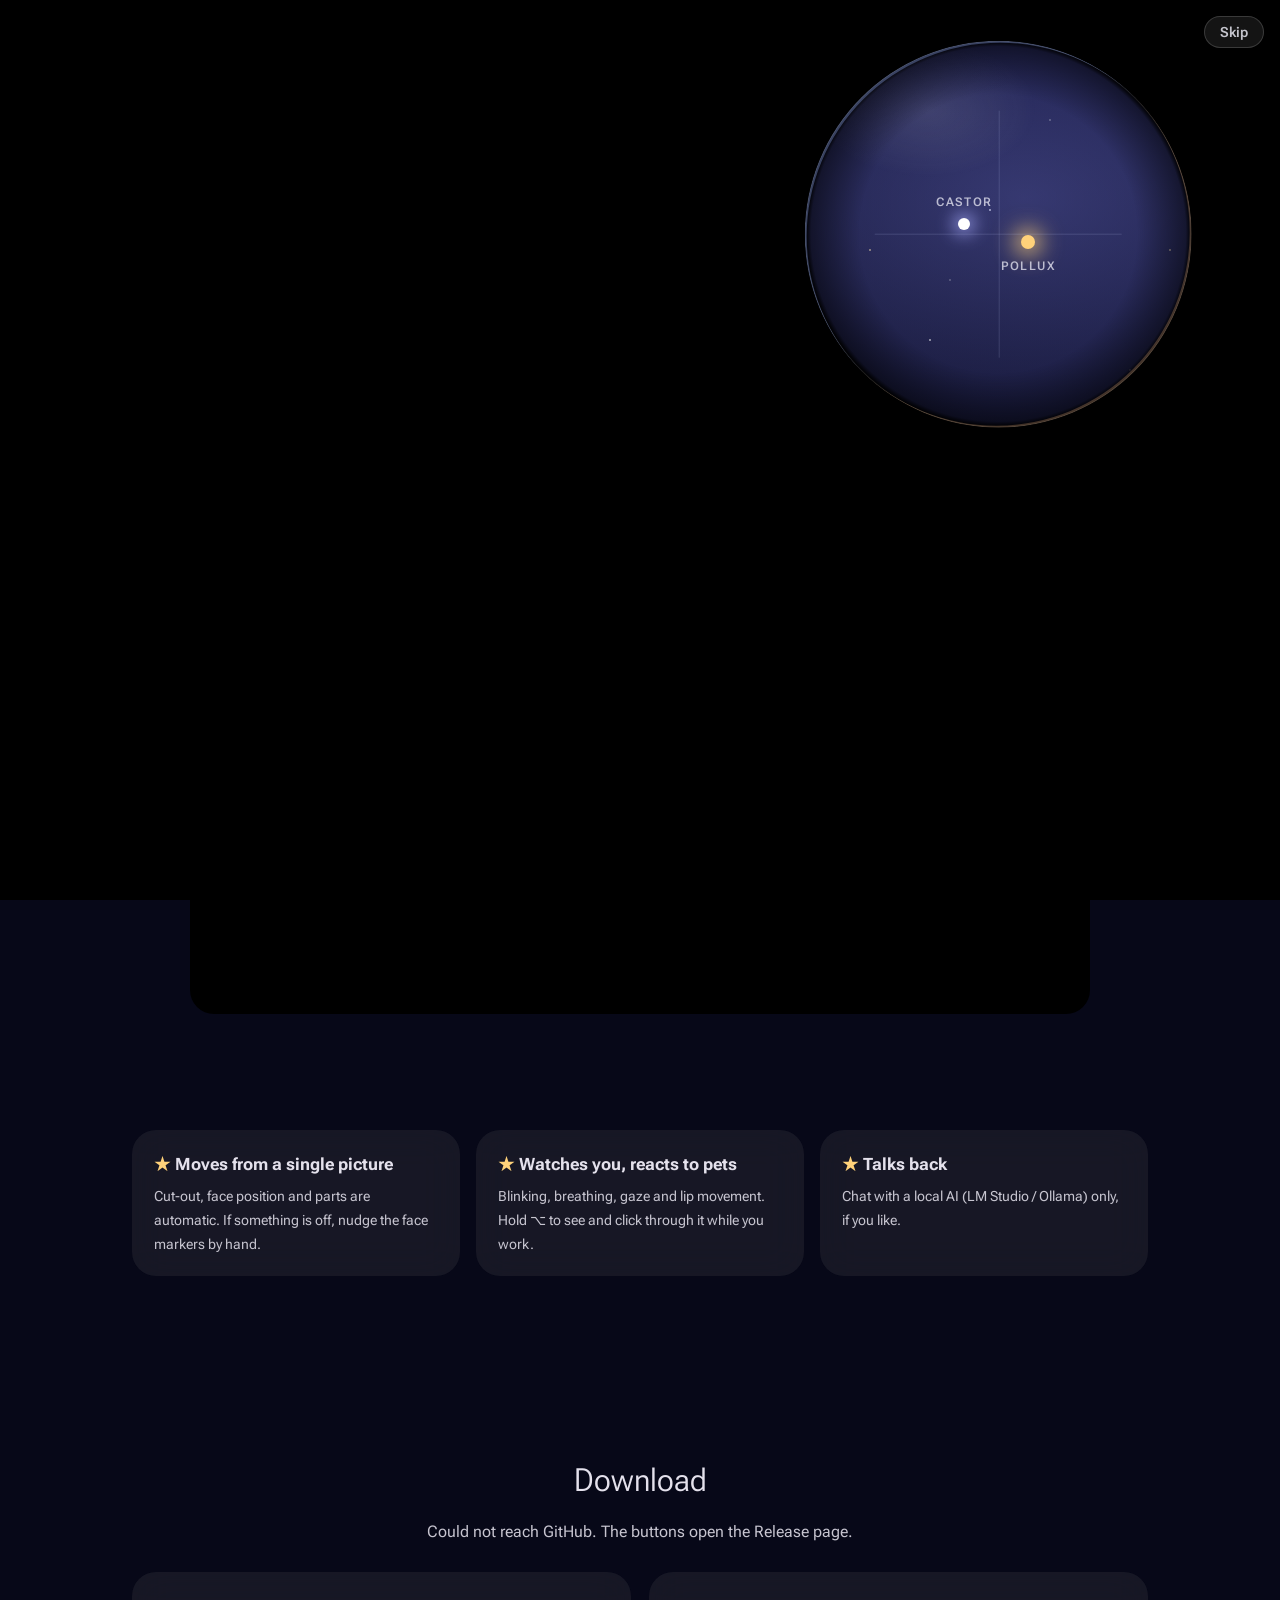
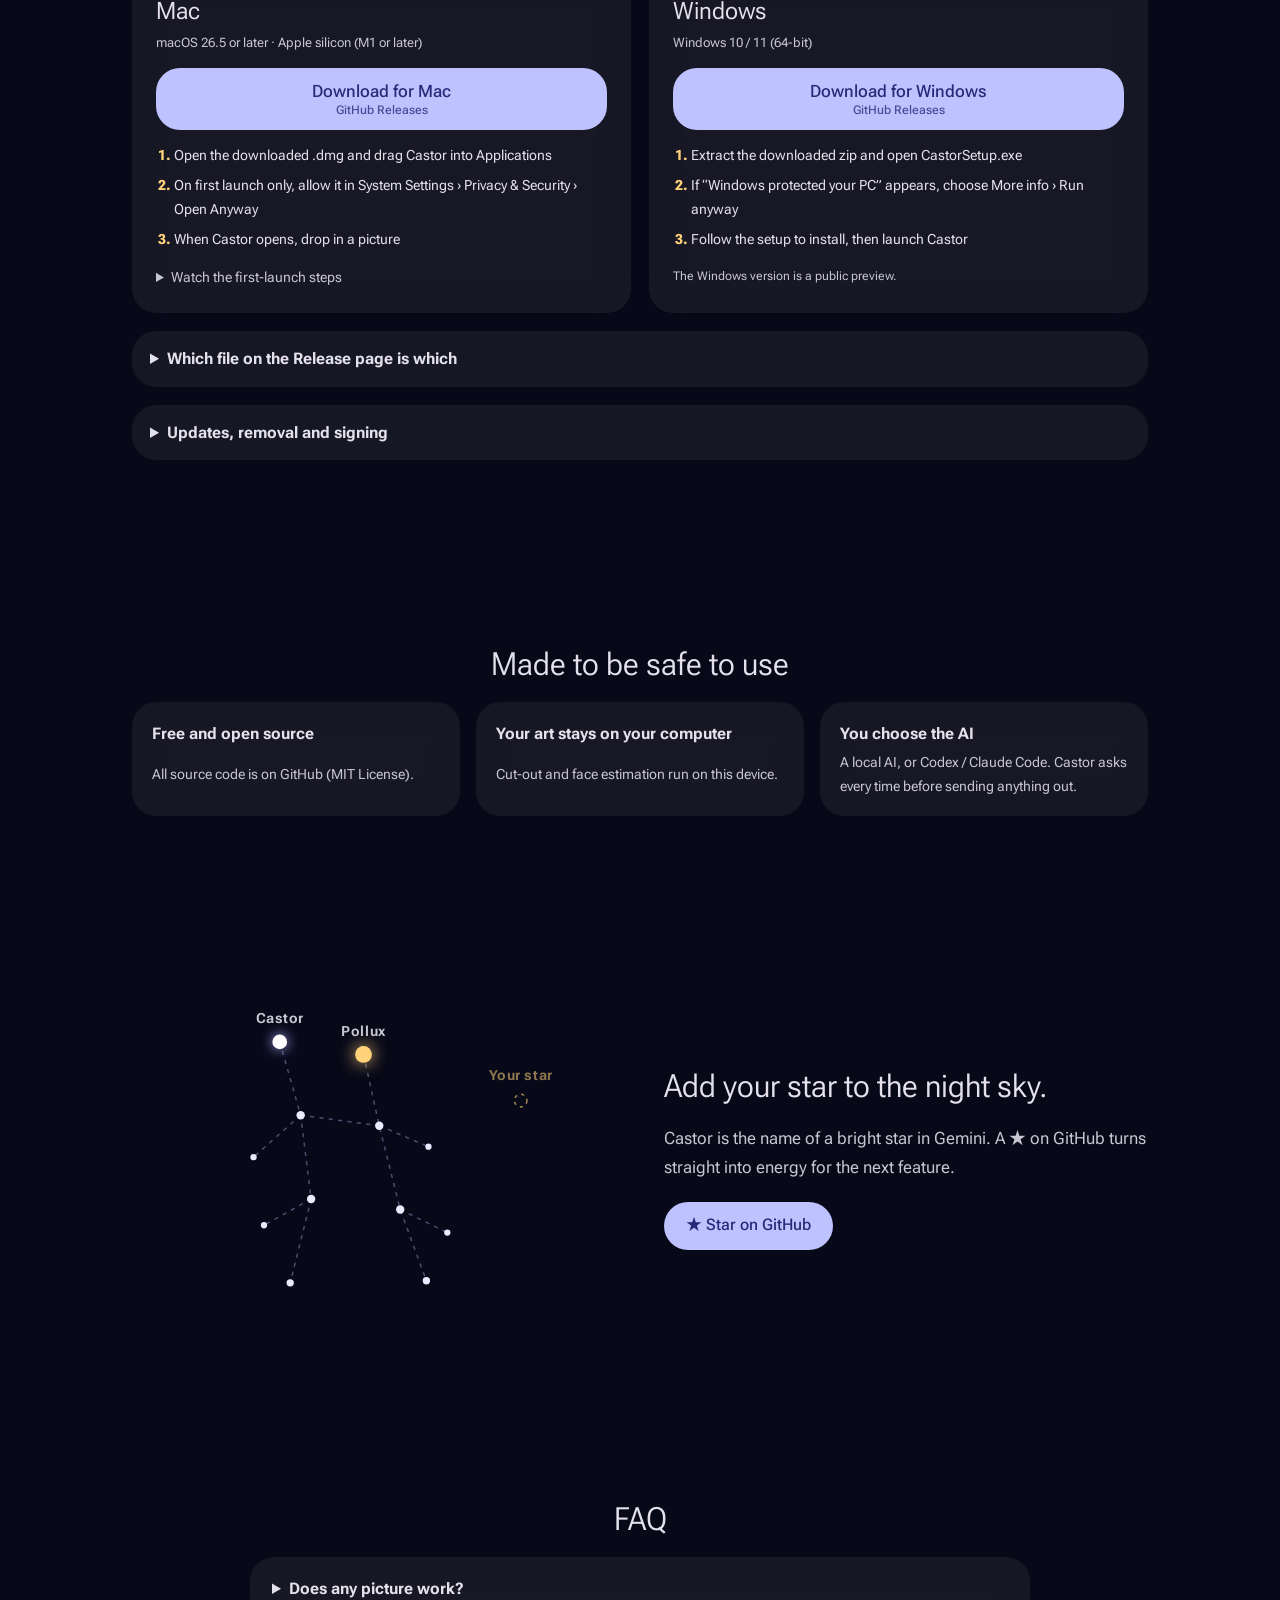
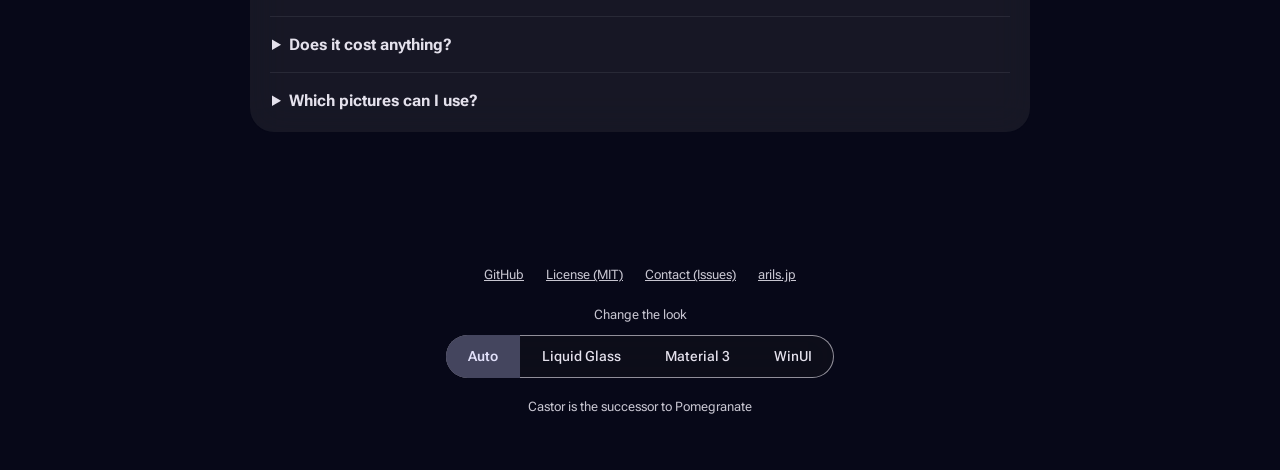
==== commit 73c4de24: "Telescope intro, lens-like Liquid glass and an M3 segmented skin switch First visit only (or ?intro)" ====
--- a/index.html
+++ b/index.html
@@ -36,6 +36,11 @@
       document.head.appendChild(link);
     };
     if (ui === "material") loadMaterialFonts();
+    // The telescope intro: first visit only (or ?intro), never with reduced motion.
+    let seen = false;
+    try { seen = localStorage.getItem("castor-intro") === "1"; } catch (e) {}
+    const wanted = /[?&]intro\b/.test(location.search);
+    if ((wanted || !seen) && !matchMedia("(prefers-reduced-motion: reduce)").matches) document.documentElement.dataset.intro = "on";
     new MutationObserver(() => { if (document.documentElement.dataset.ui === "material") loadMaterialFonts(); })
       .observe(document.documentElement, { attributes: true, attributeFilter: ["data-ui"] });
   })();
@@ -43,6 +48,16 @@
 <link rel="stylesheet" href="style.css">
 </head>
 <body>
+<div class="intro" id="intro">
+  <div class="intro-sky" aria-hidden="true"></div>
+  <div class="intro-twins" aria-hidden="true">
+    <i class="castor"></i><i class="pollux"></i>
+    <b class="castor-label">CASTOR</b><b class="pollux-label">POLLUX</b>
+  </div>
+  <div class="intro-dark" aria-hidden="true"></div>
+  <div class="intro-lens" aria-hidden="true"></div>
+  <button class="intro-skip" id="introSkip" type="button" data-t="intro.skip">スキップ</button>
+</div>
 <div class="sky" aria-hidden="true"></div>
 
 <header class="nav">
--- a/style.css
+++ b/style.css
@@ -22,11 +22,16 @@
   --on-accent: #0b0c22;
   --tonal: rgba(255, 255, 255, .14);
   --on-tonal: #fff;
-  --surface: linear-gradient(180deg, rgba(255, 255, 255, .13), rgba(255, 255, 255, .045)), rgba(22, 24, 58, .42);
-  --surface-filter: blur(26px) saturate(180%) brightness(1.06);
-  --surface-edge: inset 0 .5px 0 rgba(255, 255, 255, .55), inset 0 -.5px 0 rgba(255, 255, 255, .16), inset 0 0 0 .5px rgba(255, 255, 255, .12);
-  --surface-shadow: 0 18px 50px rgba(0, 0, 0, .35);
-  --bar: linear-gradient(180deg, rgba(255, 255, 255, .17), rgba(255, 255, 255, .06)), rgba(22, 24, 58, .30);
+  /* Telescope-lens glass: a clear middle, a darker rim, a faint blue/amber
+     fringe at the edge and one curved glint — not a frosted slab. */
+  --surface:
+    radial-gradient(70% 45% at 22% 0%, rgba(255, 255, 255, .085), transparent 70%),
+    radial-gradient(farthest-corner at 50% 42%, rgba(18, 20, 52, .16) 35%, rgba(6, 7, 24, .52) 100%);
+  --surface-filter: blur(10px) saturate(125%);
+  --surface-edge: inset 0 0 0 1px rgba(255, 255, 255, .07), inset 1.5px 1.5px 0 -.5px rgba(150, 176, 255, .32),
+    inset -1.5px -1.5px 0 -.5px rgba(255, 192, 140, .22), inset 0 0 30px rgba(0, 0, 0, .30);
+  --surface-shadow: 0 16px 44px rgba(0, 0, 0, .32);
+  --bar: radial-gradient(60% 120% at 20% 0%, rgba(255, 255, 255, .07), transparent 70%), rgba(10, 11, 32, .46);
   --r-card: 22px;
   --r-button: 999px;
   --button-h: 46px;
@@ -142,7 +147,7 @@
 .nav nav > a:not(.star-pill):hover, .lang:hover { color: var(--text); background: var(--tonal); }
 .lang { font: inherit; font-size: 13px; border: 0; background: none; cursor: pointer; }
 [data-ui="liquid"] .nav { top: 12px; width: min(1060px, calc(100% - 24px)); margin: 12px auto 0; border-radius: 999px; padding: 6px 8px 6px 16px;
-  background: var(--bar); -webkit-backdrop-filter: blur(22px) saturate(190%) brightness(1.08); backdrop-filter: blur(22px) saturate(190%) brightness(1.08);
+  background: var(--bar); -webkit-backdrop-filter: var(--surface-filter); backdrop-filter: var(--surface-filter);
   box-shadow: var(--surface-edge), 0 12px 32px rgba(0, 0, 0, .32); }
 [data-ui="material"] .nav { min-height: 64px; background: var(--bar); -webkit-backdrop-filter: blur(18px); backdrop-filter: blur(18px); }
 [data-ui="material"] .brand { font-weight: 400; font-size: 22px; }
@@ -167,7 +172,7 @@
 [data-ui="liquid"] .button { transition: transform .35s var(--spring), background .3s; }
 [data-ui="liquid"] .button:hover { transform: scale(1.03); }
 [data-ui="liquid"] .button:active { transform: scale(.97); }
-[data-ui="liquid"] .button:not(.primary) { -webkit-backdrop-filter: blur(22px) saturate(190%); backdrop-filter: blur(22px) saturate(190%); box-shadow: var(--surface-edge); }
+[data-ui="liquid"] .button:not(.primary) { background: var(--bar); -webkit-backdrop-filter: var(--surface-filter); backdrop-filter: var(--surface-filter); box-shadow: var(--surface-edge); }
 [data-ui="material"] .button { transition: border-radius .35s var(--spring); }
 [data-ui="material"] .button:active { border-radius: 12px; }
 [data-ui="material"] .button::before { content: ""; position: absolute; inset: 0; background: currentColor; opacity: 0; transition: opacity .2s; }
@@ -248,6 +253,10 @@
 .seg span { display: block; padding: 6px 14px; border-radius: var(--r-button); font-size: 13px; color: var(--text-2); transition: background .25s, color .25s; }
 .seg input:checked + span { background: var(--tonal); color: var(--text); font-weight: 600; }
 .seg input:focus-visible + span { outline: 2px solid var(--accent); }
+/* Material 3 segmented button: a round outlined pill, square segments inside. */
+[data-ui="material"] .seg { padding: 0; gap: 0; border-radius: 999px; overflow: hidden; background: rgba(19, 19, 28, .55);
+  box-shadow: inset 0 0 0 1px #918f9a; }
+[data-ui="material"] .seg span { border-radius: 0; padding: 10px 22px; font-size: 14px; font-weight: 500; color: var(--text); }
 [data-ui="material"] .seg input:checked + span { background: #44455e; color: #e1e0f9; }
 [data-ui="winui"] .seg input:checked + span { background: rgba(255, 255, 255, .0837); box-shadow: inset 0 -2px 0 var(--accent); border-radius: 4px; }
 
@@ -297,6 +306,49 @@
 @keyframes rise { from { transform: translateY(30px); opacity: 0; } to { transform: none; opacity: 1; } }
 @keyframes spin-in { from { transform: rotate(-144deg) scale(.3); opacity: 0; } to { transform: none; opacity: 1; } }
 
+/* =====================================================================
+   First visit: a telescope sweeps the dark from the lower left to the
+   upper right, finds Castor and Pollux, then opens onto the page.
+   ===================================================================== */
+.intro { display: none; }
+:root[data-intro="on"] .intro { display: block; position: fixed; inset: 0; z-index: 100; overflow: hidden; background: #02030a; }
+:root[data-intro="on"] body { overflow: hidden; }
+.intro-sky { position: absolute; inset: 0;
+  background:
+    radial-gradient(60% 50% at 80% 22%, rgba(142, 146, 255, .30), transparent 70%),
+    radial-gradient(50% 45% at 16% 80%, rgba(91, 95, 214, .22), transparent 70%),
+    linear-gradient(200deg, #14163f, #070818 70%); }
+.intro-sky::before { content: ""; position: absolute; inset: 0;
+  background-image:
+    radial-gradient(1.3px 1.3px at 30px 40px, #fff, transparent), radial-gradient(1px 1px at 150px 120px, #fffb, transparent),
+    radial-gradient(1.5px 1.5px at 90px 210px, #dfe1ff, transparent), radial-gradient(1px 1px at 230px 70px, #fff9, transparent),
+    radial-gradient(1.2px 1.2px at 270px 250px, #ffe9b8, transparent), radial-gradient(1px 1px at 50px 280px, #fffa, transparent);
+  background-size: 300px 300px; }
+.intro-twins { position: absolute; left: 78%; top: 26%; width: 0; height: 0; opacity: 0; transition: opacity .8s ease; }
+.intro.found .intro-twins { opacity: 1; }
+.intro-twins i { position: absolute; border-radius: 50%; transform: translate(-50%, -50%); }
+.intro-twins .castor { left: -34px; top: -10px; width: 12px; height: 12px; background: #fff; box-shadow: 0 0 18px 4px rgba(169, 173, 255, .9); }
+.intro-twins .pollux { left: 30px; top: 8px; width: 14px; height: 14px; background: var(--gold); box-shadow: 0 0 22px 6px rgba(255, 210, 122, .85); }
+.intro-twins b { position: absolute; font: 600 12px/1 var(--font); letter-spacing: .12em; color: rgba(235, 235, 245, .75); white-space: nowrap; transform: translateX(-50%); }
+.intro-twins .castor-label { left: -34px; top: -38px; }
+.intro-twins .pollux-label { left: 30px; top: 26px; }
+.intro-dark { position: absolute; inset: 0; background: #000;
+  -webkit-mask: radial-gradient(circle var(--r, 0px) at var(--x, 15%) var(--y, 80%), transparent 97%, #000 100%);
+  mask: radial-gradient(circle var(--r, 0px) at var(--x, 15%) var(--y, 80%), transparent 97%, #000 100%); }
+.intro-lens { position: absolute; left: var(--x, 15%); top: var(--y, 80%); width: calc(var(--r, 0px) * 2); height: calc(var(--r, 0px) * 2);
+  transform: translate(-50%, -50%); border-radius: 50%; pointer-events: none;
+  background: radial-gradient(closest-side, transparent 72%, rgba(0, 0, 0, .55) 100%), radial-gradient(40% 25% at 32% 18%, rgba(255, 255, 255, .10), transparent 70%);
+  box-shadow: inset 0 0 0 1px rgba(255, 255, 255, .10), inset 2px 2px 0 rgba(150, 176, 255, .35), inset -2px -2px 0 rgba(255, 192, 140, .25); }
+.intro-lens::before, .intro-lens::after { content: ""; position: absolute; background: rgba(200, 210, 255, .16); }
+.intro-lens::before { left: 50%; top: 18%; bottom: 18%; width: 1px; }
+.intro-lens::after { top: 50%; left: 18%; right: 18%; height: 1px; }
+.intro.open .intro-lens { opacity: 0; transition: opacity .6s ease; }
+.intro-skip { position: absolute; top: max(16px, env(safe-area-inset-top)); right: 16px; z-index: 2; cursor: pointer;
+  font: 600 14px/1 var(--font); color: rgba(235, 235, 245, .82); padding: 9px 16px; border-radius: 999px; border: 0;
+  background: rgba(255, 255, 255, .08); box-shadow: inset 0 0 0 1px rgba(255, 255, 255, .16); }
+.intro-skip:hover { color: #fff; background: rgba(255, 255, 255, .14); }
+.intro.leaving { opacity: 0; transition: opacity .55s ease; }
+
 /* Browsers without backdrop-filter get an opaque version of the same tint. */
 @supports not ((backdrop-filter: blur(1px)) or (-webkit-backdrop-filter: blur(1px))) {
   .glass, .features article, .platform, details.files, .cards li, .thanks, .faq-list, .nav, .seg { background: rgba(24, 25, 52, .96); }
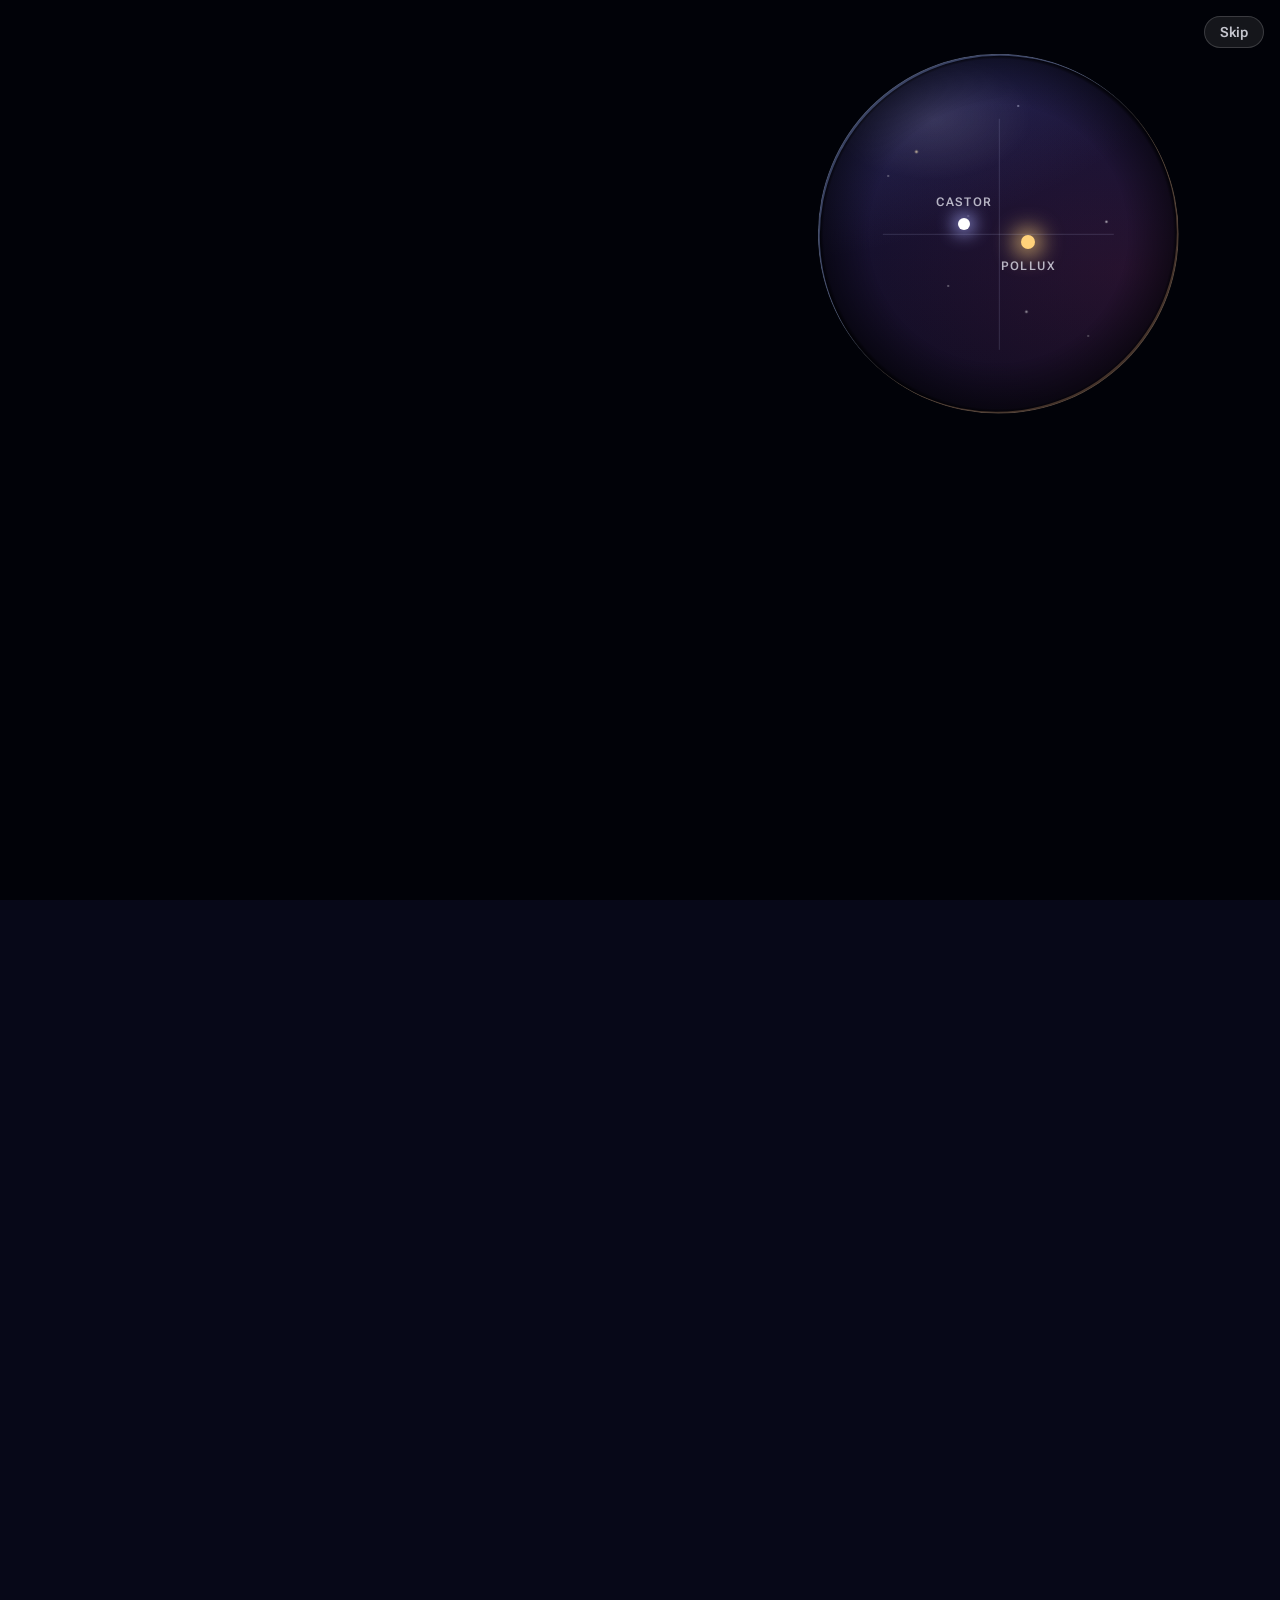
==== commit 4fe2c1c2: "Let the night sky flow with scrolling, and keep the intro's stars as the page's sky Three star layer" ====
--- a/index.html
+++ b/index.html
@@ -49,7 +49,6 @@
 </head>
 <body>
 <div class="intro" id="intro">
-  <div class="intro-sky" aria-hidden="true"></div>
   <div class="intro-twins" aria-hidden="true">
     <i class="castor"></i><i class="pollux"></i>
     <b class="castor-label">CASTOR</b><b class="pollux-label">POLLUX</b>
@@ -58,7 +57,7 @@
   <div class="intro-lens" aria-hidden="true"></div>
   <button class="intro-skip" id="introSkip" type="button" data-t="intro.skip">スキップ</button>
 </div>
-<div class="sky" aria-hidden="true"></div>
+<div class="sky" aria-hidden="true"><div class="stars far"></div><div class="stars mid"></div><div class="stars near"></div></div>
 
 <header class="nav">
   <a class="brand" href="#top"><img src="assets/castor-icon.svg" alt=""><span>Castor</span></a>
--- a/style.css
+++ b/style.css
@@ -98,7 +98,8 @@
   font: 400 16px/1.7 var(--font);
   font-feature-settings: "palt";
   color: var(--text);
-  background: var(--sky-1);
+  /* Transparent so the fixed sky (z-index -1) shows; the root carries the colour. */
+  background: transparent;
   -webkit-font-smoothing: antialiased;
   overflow-x: clip;
 }
@@ -113,20 +114,30 @@
     radial-gradient(45% 40% at 88% 30%, rgba(204, 41, 64, .13), transparent 70%),
     radial-gradient(55% 45% at 8% 70%, rgba(91, 95, 214, .18), transparent 70%),
     linear-gradient(180deg, var(--sky-2), var(--sky-1) 60%); }
-.sky::before, .sky::after { content: ""; position: absolute; inset: -10%; background-repeat: repeat; }
-.sky::before {
+/* Three star layers; site.js moves them with scrolling and time (nearer is faster). */
+.stars { position: absolute; top: -760px; left: -760px; right: 0; bottom: 0; background-repeat: repeat; will-change: transform; }
+.stars.far {
   background-image:
-    radial-gradient(1.4px 1.4px at 20px 30px, #fff, transparent), radial-gradient(1px 1px at 160px 80px, #fffc, transparent),
-    radial-gradient(1.2px 1.2px at 90px 190px, #fffb, transparent), radial-gradient(1px 1px at 230px 140px, #fff9, transparent),
-    radial-gradient(1.6px 1.6px at 300px 260px, #fff, transparent), radial-gradient(1px 1px at 40px 300px, #fffa, transparent);
-  background-size: 340px 340px; opacity: .55; animation: drift 180s linear infinite; }
-.sky::after {
+    radial-gradient(1.5px 1.5px at 20px 30px, #fffb, transparent), radial-gradient(1.5px 1.5px at 160px 80px, #fff9, transparent),
+    radial-gradient(1.5px 1.5px at 90px 190px, #dfe1ff, transparent), radial-gradient(1.2px 1.2px at 230px 140px, #fff8, transparent),
+    radial-gradient(1.5px 1.5px at 300px 260px, #fffa, transparent), radial-gradient(1.2px 1.2px at 40px 300px, #fff8, transparent);
+  background-size: 340px 340px; opacity: .75; }
+.stars.mid {
   background-image:
-    radial-gradient(1.8px 1.8px at 70px 110px, #ffe9b8, transparent), radial-gradient(1.2px 1.2px at 250px 40px, #fff, transparent),
-    radial-gradient(1.4px 1.4px at 420px 330px, #dfe1ff, transparent), radial-gradient(1px 1px at 330px 470px, #fff, transparent);
-  background-size: 520px 520px; animation: twinkle-field 6s ease-in-out infinite, drift 260s linear infinite reverse; }
-@keyframes drift { to { transform: translate3d(-340px, -120px, 0); } }
-@keyframes twinkle-field { 0%, 100% { opacity: .9; } 50% { opacity: .35; } }
+    radial-gradient(2.1px 2.1px at 70px 110px, #fff, transparent), radial-gradient(1.8px 1.8px at 250px 40px, #fffc, transparent),
+    radial-gradient(2.1px 2.1px at 420px 330px, #dfe1ff, transparent), radial-gradient(1.7px 1.7px at 330px 470px, #fff, transparent),
+    radial-gradient(2.0px 2.0px at 140px 400px, #ffe9b8, transparent);
+  background-size: 520px 520px; opacity: .95; }
+.stars.near {
+  background-image:
+    radial-gradient(3.0px 3.0px at 120px 160px, #fff, transparent), radial-gradient(2.7px 2.7px at 560px 90px, #ffe9b8, transparent),
+    radial-gradient(3.3px 3.3px at 380px 520px, #dfe1ff, transparent), radial-gradient(2.4px 2.4px at 660px 640px, #fff, transparent);
+  background-size: 760px 760px; animation: twinkle-field 6s ease-in-out infinite; }
+@keyframes twinkle-field { 0%, 100% { opacity: .95; } 50% { opacity: .4; } }
+
+/* Sections rise in as they scroll into view. */
+.reveal { opacity: 0; transform: translateY(26px); transition: opacity .9s var(--ease), transform .9s var(--ease); }
+.reveal.in { opacity: 1; transform: none; }
 
 /* ---------- shared glass surface ---------- */
 .glass, .features article, .platform, details.files, .cards li, .thanks, .faq-list {
@@ -311,19 +322,11 @@
    upper right, finds Castor and Pollux, then opens onto the page.
    ===================================================================== */
 .intro { display: none; }
-:root[data-intro="on"] .intro { display: block; position: fixed; inset: 0; z-index: 100; overflow: hidden; background: #02030a; }
+:root[data-intro="on"] .intro { display: block; position: fixed; inset: 0; z-index: 100; overflow: hidden; }
+/* The lens looks at the page's own sky; the page itself appears when it opens. */
+.nav, main, .footer { transition: opacity .9s ease; }
+:root[data-intro="on"]:not([data-intro-open]) :is(.nav, main, .footer) { opacity: 0; }
 :root[data-intro="on"] body { overflow: hidden; }
-.intro-sky { position: absolute; inset: 0;
-  background:
-    radial-gradient(60% 50% at 80% 22%, rgba(142, 146, 255, .30), transparent 70%),
-    radial-gradient(50% 45% at 16% 80%, rgba(91, 95, 214, .22), transparent 70%),
-    linear-gradient(200deg, #14163f, #070818 70%); }
-.intro-sky::before { content: ""; position: absolute; inset: 0;
-  background-image:
-    radial-gradient(1.3px 1.3px at 30px 40px, #fff, transparent), radial-gradient(1px 1px at 150px 120px, #fffb, transparent),
-    radial-gradient(1.5px 1.5px at 90px 210px, #dfe1ff, transparent), radial-gradient(1px 1px at 230px 70px, #fff9, transparent),
-    radial-gradient(1.2px 1.2px at 270px 250px, #ffe9b8, transparent), radial-gradient(1px 1px at 50px 280px, #fffa, transparent);
-  background-size: 300px 300px; }
 .intro-twins { position: absolute; left: 78%; top: 26%; width: 0; height: 0; opacity: 0; transition: opacity .8s ease; }
 .intro.found .intro-twins { opacity: 1; }
 .intro-twins i { position: absolute; border-radius: 50%; transform: translate(-50%, -50%); }
@@ -332,7 +335,7 @@
 .intro-twins b { position: absolute; font: 600 12px/1 var(--font); letter-spacing: .12em; color: rgba(235, 235, 245, .75); white-space: nowrap; transform: translateX(-50%); }
 .intro-twins .castor-label { left: -34px; top: -38px; }
 .intro-twins .pollux-label { left: 30px; top: 26px; }
-.intro-dark { position: absolute; inset: 0; background: #000;
+.intro-dark { position: absolute; inset: 0; background: #010208;
   -webkit-mask: radial-gradient(circle var(--r, 0px) at var(--x, 15%) var(--y, 80%), transparent 97%, #000 100%);
   mask: radial-gradient(circle var(--r, 0px) at var(--x, 15%) var(--y, 80%), transparent 97%, #000 100%); }
 .intro-lens { position: absolute; left: var(--x, 15%); top: var(--y, 80%); width: calc(var(--r, 0px) * 2); height: calc(var(--r, 0px) * 2);
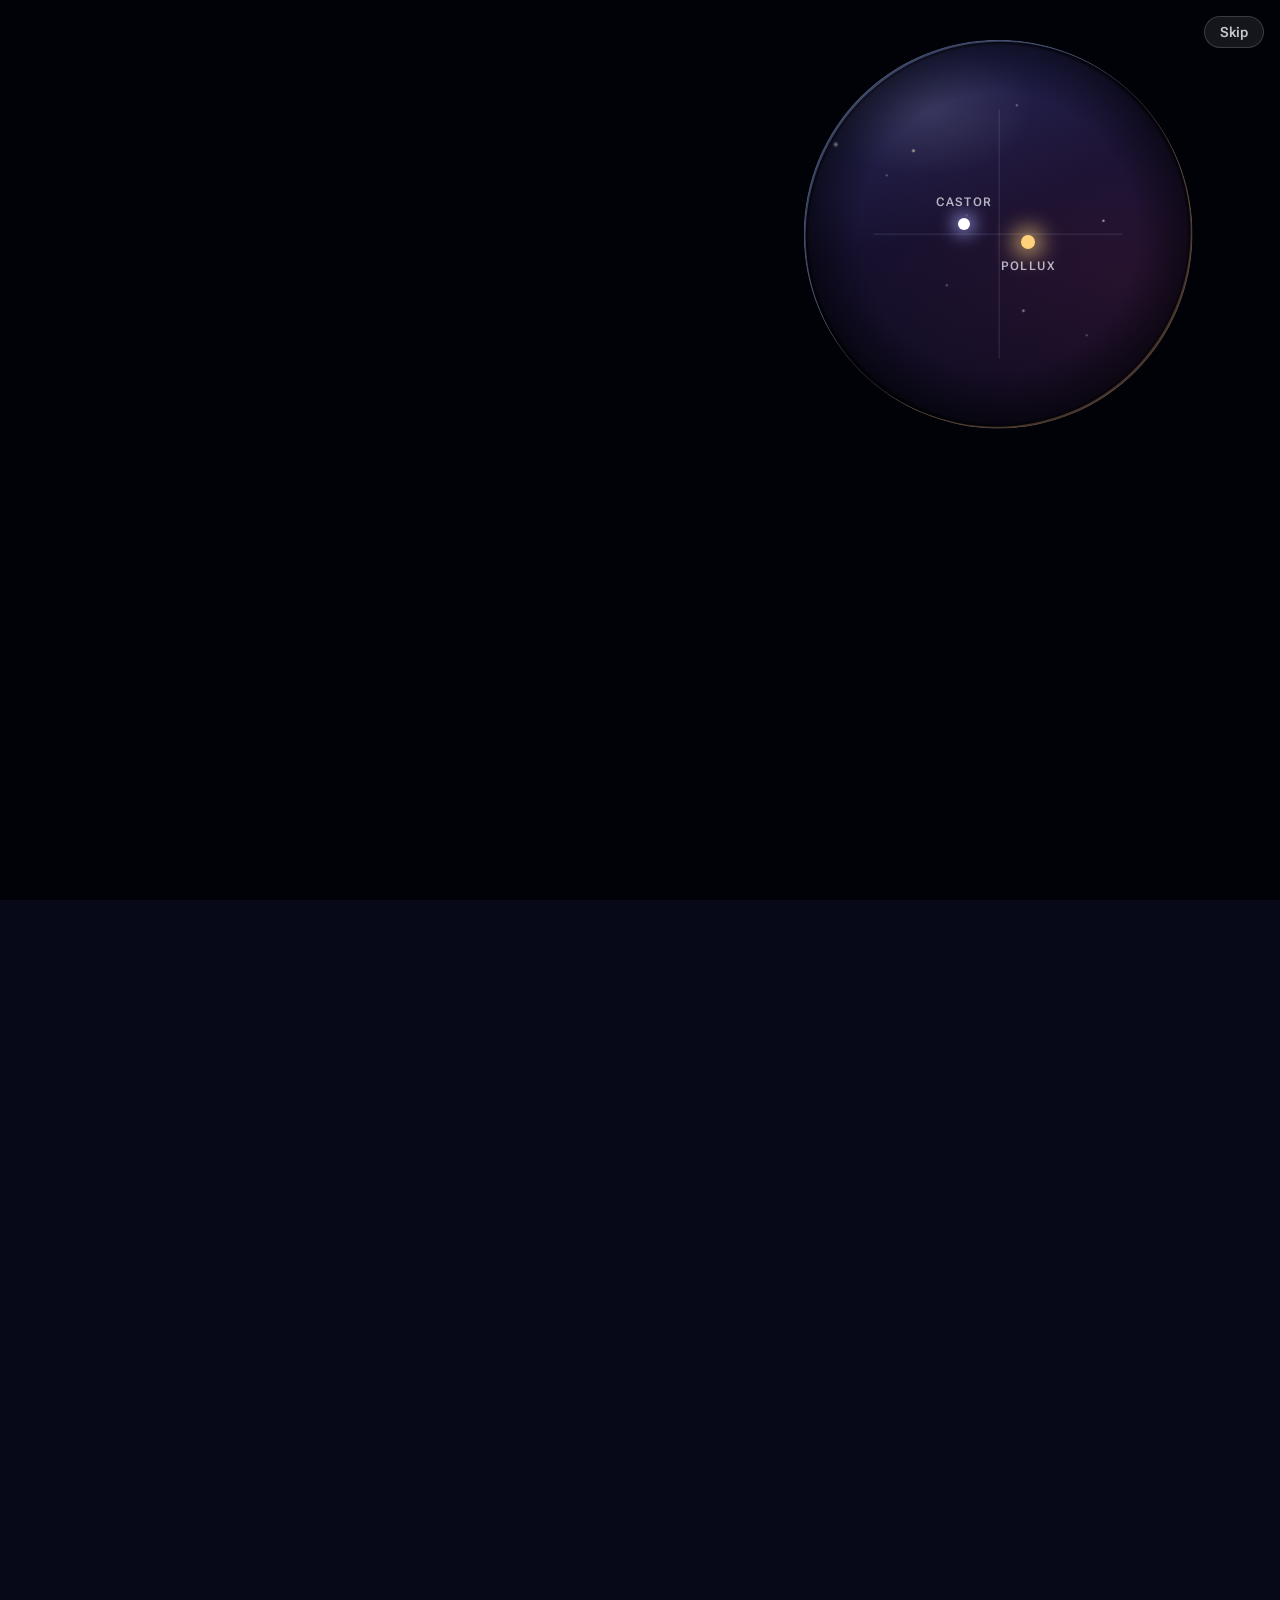
==== commit c1d5f3fe: "Brighten the sky when someone goes to star Castor The click flares the sky and sends a shooting star" ====
--- a/index.html
+++ b/index.html
@@ -36,6 +36,8 @@
       document.head.appendChild(link);
     };
     if (ui === "material") loadMaterialFonts();
+    // Someone who went to star Castor keeps a brighter sky on later visits.
+    try { if (localStorage.getItem("castor.starred") === "1") document.documentElement.dataset.starred = ""; } catch (e) {}
     // The telescope intro: first visit only (or ?intro), never with reduced motion.
     let seen = false;
     try { seen = localStorage.getItem("castor-intro") === "1"; } catch (e) {}
@@ -57,13 +59,13 @@
   <div class="intro-lens" aria-hidden="true"></div>
   <button class="intro-skip" id="introSkip" type="button" data-t="intro.skip">スキップ</button>
 </div>
-<div class="sky" aria-hidden="true"><div class="stars far"></div><div class="stars mid"></div><div class="stars near"></div></div>
+<div class="sky" aria-hidden="true"><div class="meteor"></div><div class="stars far"></div><div class="stars mid"></div><div class="stars near"></div></div>
 
 <header class="nav">
   <a class="brand" href="#top"><img src="assets/castor-icon.svg" alt=""><span>Castor</span></a>
   <nav>
     <a href="#download" data-t="nav.download">ダウンロード</a>
-    <a class="star-pill" href="https://github.com/Methurcoder/Castor" data-star-link>
+    <a class="star-pill" href="https://github.com/Methurcoder/Castor" target="_blank" rel="noopener" data-star-link>
       <span class="star-glyph">★</span><span data-t="star.pill">Star</span><b class="star-count" hidden></b>
     </a>
     <button class="lang" id="lang" type="button">English</button>
@@ -184,11 +186,12 @@
       <text x="120" y="22" class="label">Castor</text><text x="200" y="34" class="label">Pollux</text>
       <g class="yours"><circle cx="350" cy="96" r="6"/><circle class="halo" cx="350" cy="96" r="16"/></g>
       <text x="350" y="76" class="label you" data-t="star.you">あなたの星</text>
+      <text x="350" y="128" class="label thanks-label" data-t="star.thanks">ありがとう</text>
     </svg>
     <div class="constellation-text">
       <h2 data-t="star.title">夜空に、あなたの星をひとつ。</h2>
       <p class="lead" data-t="star.lead">Castor は、ふたご座の明るい星の名前です。GitHub で ★ を押してもらえると、それがそのまま次の機能をつくる力になります。</p>
-      <a class="button primary star-button" href="https://github.com/Methurcoder/Castor" data-star-link>
+      <a class="button primary star-button" href="https://github.com/Methurcoder/Castor" target="_blank" rel="noopener" data-star-link>
         <span>★ <span data-t="star.button">GitHub で Star する</span></span>
         <small class="star-now" hidden></small>
       </a>
--- a/style.css
+++ b/style.css
@@ -352,6 +352,29 @@
 .intro-skip:hover { color: #fff; background: rgba(255, 255, 255, .14); }
 .intro.leaving { opacity: 0; transition: opacity .55s ease; }
 
+/* =====================================================================
+   After a star: the sky brightens once (a flare and a shooting star),
+   and stays a little brighter, with "your star" lit, from then on.
+   ===================================================================== */
+.sky { transition: filter 1.2s ease; }
+:root[data-starred] .sky { filter: brightness(1.18) saturate(1.1); }
+:root[data-starred] .stars.far { opacity: .95; }
+.sky.flare { animation: flare 2.6s ease-out; }
+@keyframes flare { 0% { filter: brightness(1); } 18% { filter: brightness(2.1) saturate(1.3); } 100% { filter: brightness(1.18) saturate(1.1); } }
+.sky.flare .stars.near { animation: none; opacity: 1; }
+.meteor { position: absolute; top: 12%; left: 78%; width: 180px; height: 2px; opacity: 0; transform: rotate(-32deg);
+  background: linear-gradient(90deg, transparent, rgba(255, 233, 184, .9), #fff); border-radius: 2px; filter: drop-shadow(0 0 6px #ffe9b8); }
+.sky.flare .meteor { animation: meteor 1.4s ease-in .2s; }
+@keyframes meteor { 0% { opacity: 0; transform: translate(0, 0) rotate(-32deg) scaleX(.3); } 15% { opacity: 1; }
+  100% { opacity: 0; transform: translate(-520px, 330px) rotate(-32deg) scaleX(1); } }
+:root[data-starred] .constellation .gemini .yours circle:first-child { fill: var(--gold); stroke-dasharray: none; opacity: 1; filter: drop-shadow(0 0 12px var(--gold)); }
+:root[data-starred] .constellation .gemini .yours .halo { opacity: .5; stroke-dasharray: none; animation: halo 2s ease-out infinite; }
+:root[data-starred] .constellation .gemini .label.you { opacity: 1; }
+.gemini .thanks-label { fill: var(--gold); opacity: 0; transition: opacity .6s ease .4s; font-weight: 600; }
+:root[data-starred] .gemini .thanks-label { opacity: .85; }
+:root[data-starred] .star-pill .star-glyph { text-shadow: 0 0 10px var(--gold), 0 0 20px rgba(255, 210, 122, .6); }
+:root[data-starred] .gemini .dots circle { filter: drop-shadow(0 0 3px rgba(223, 225, 255, .8)); }
+
 /* Browsers without backdrop-filter get an opaque version of the same tint. */
 @supports not ((backdrop-filter: blur(1px)) or (-webkit-backdrop-filter: blur(1px))) {
   .glass, .features article, .platform, details.files, .cards li, .thanks, .faq-list, .nav, .seg { background: rgba(24, 25, 52, .96); }
